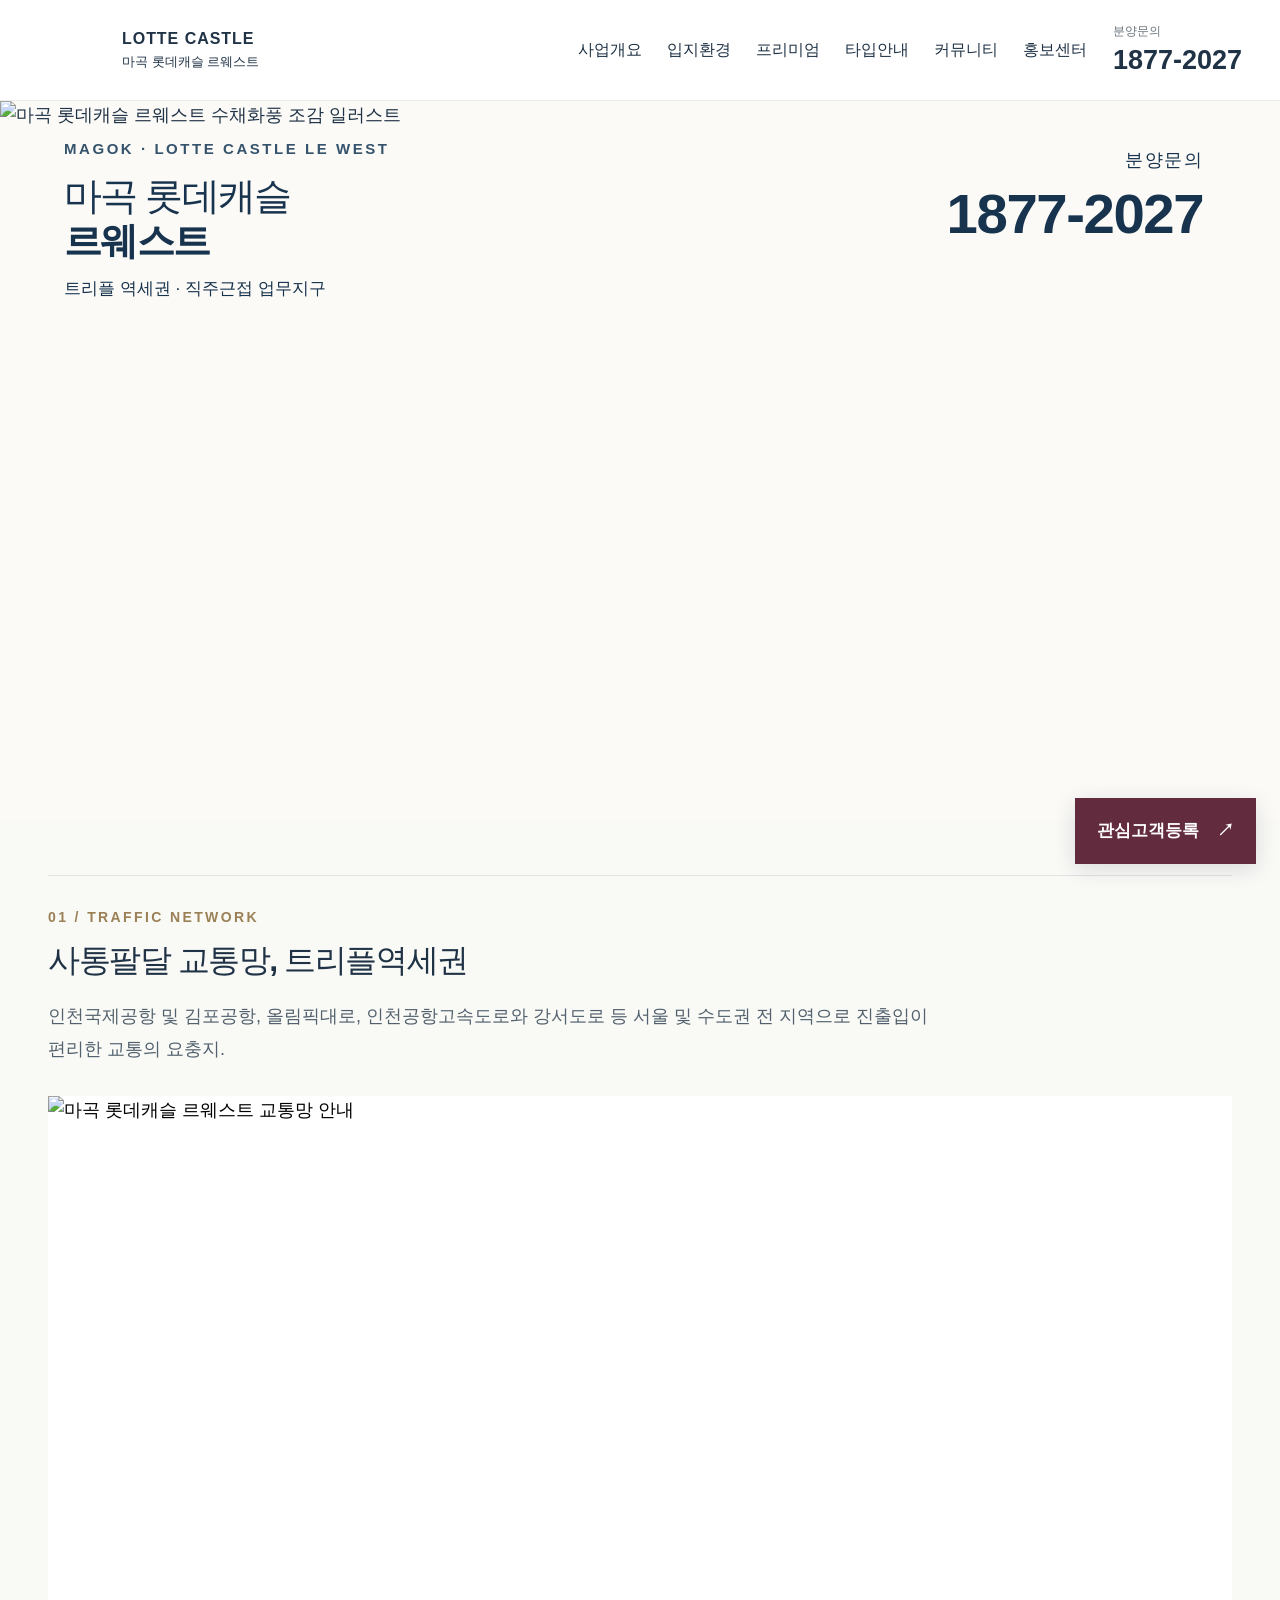
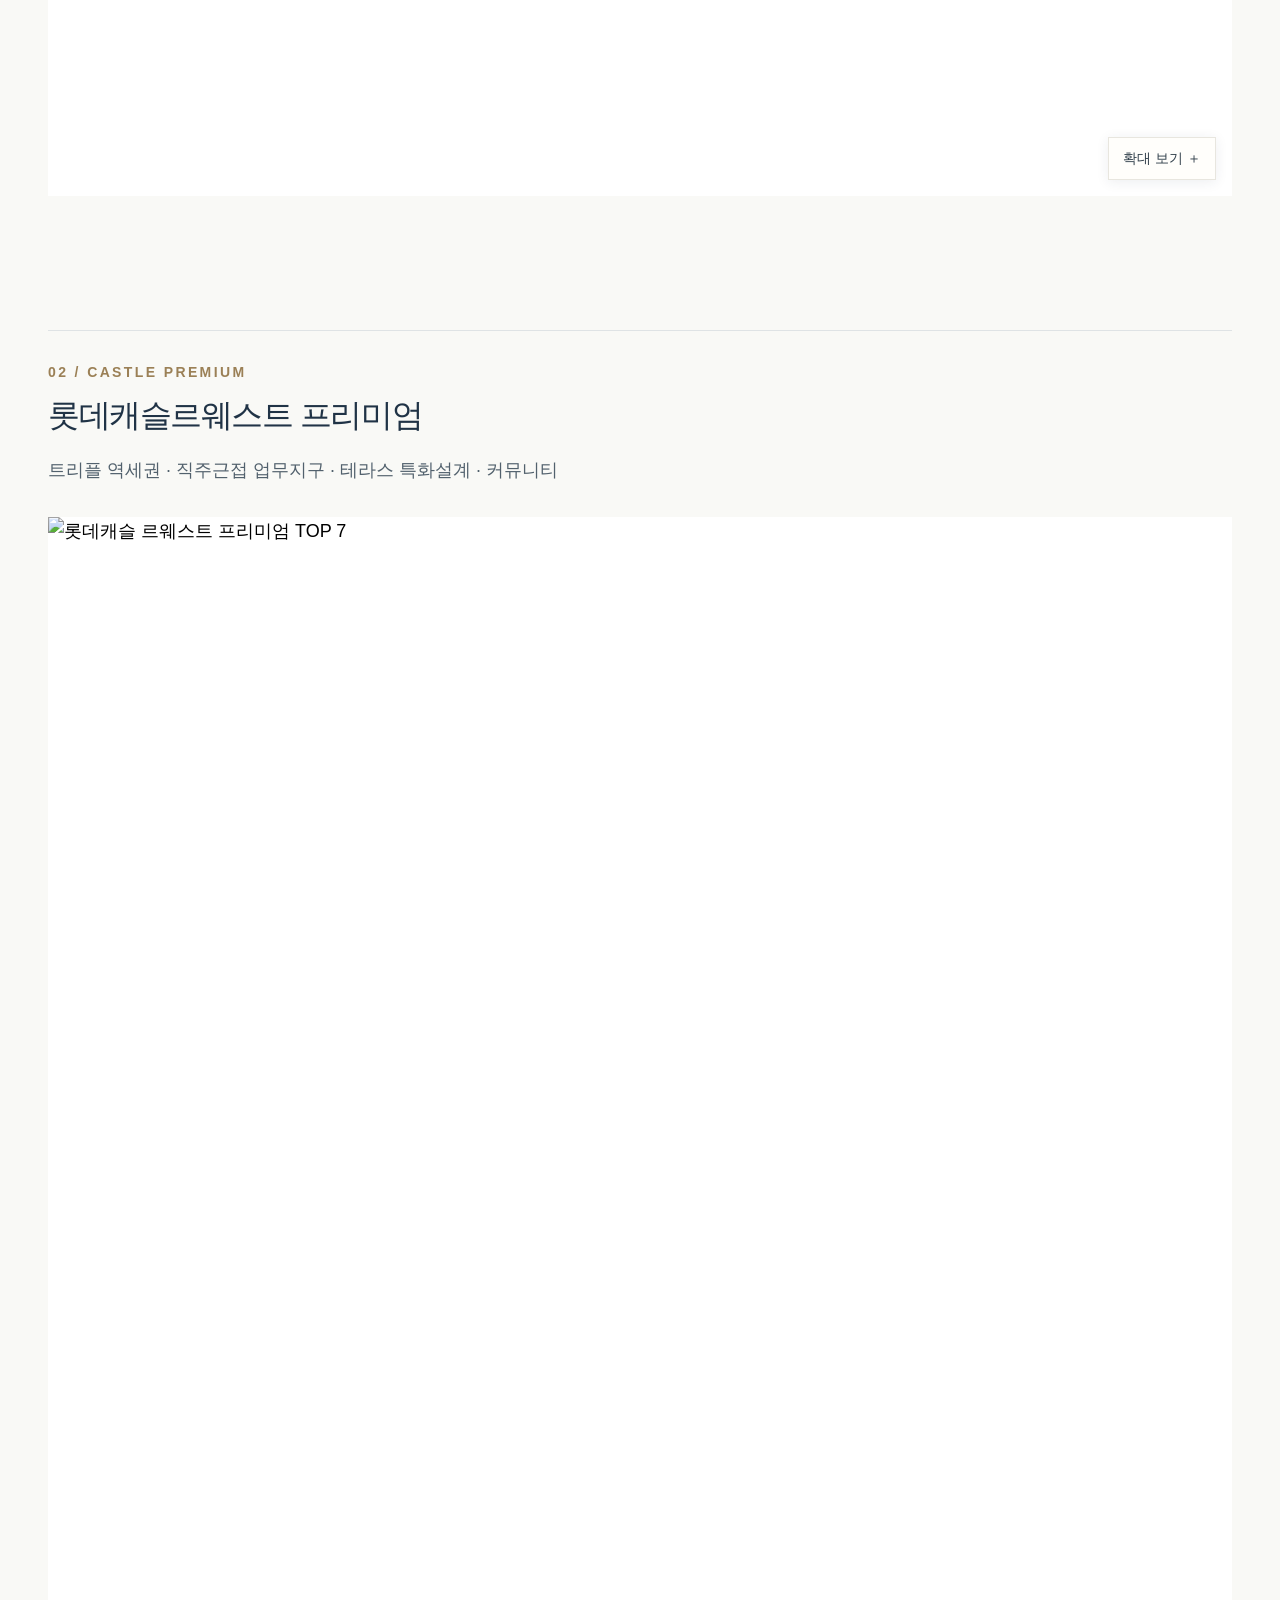
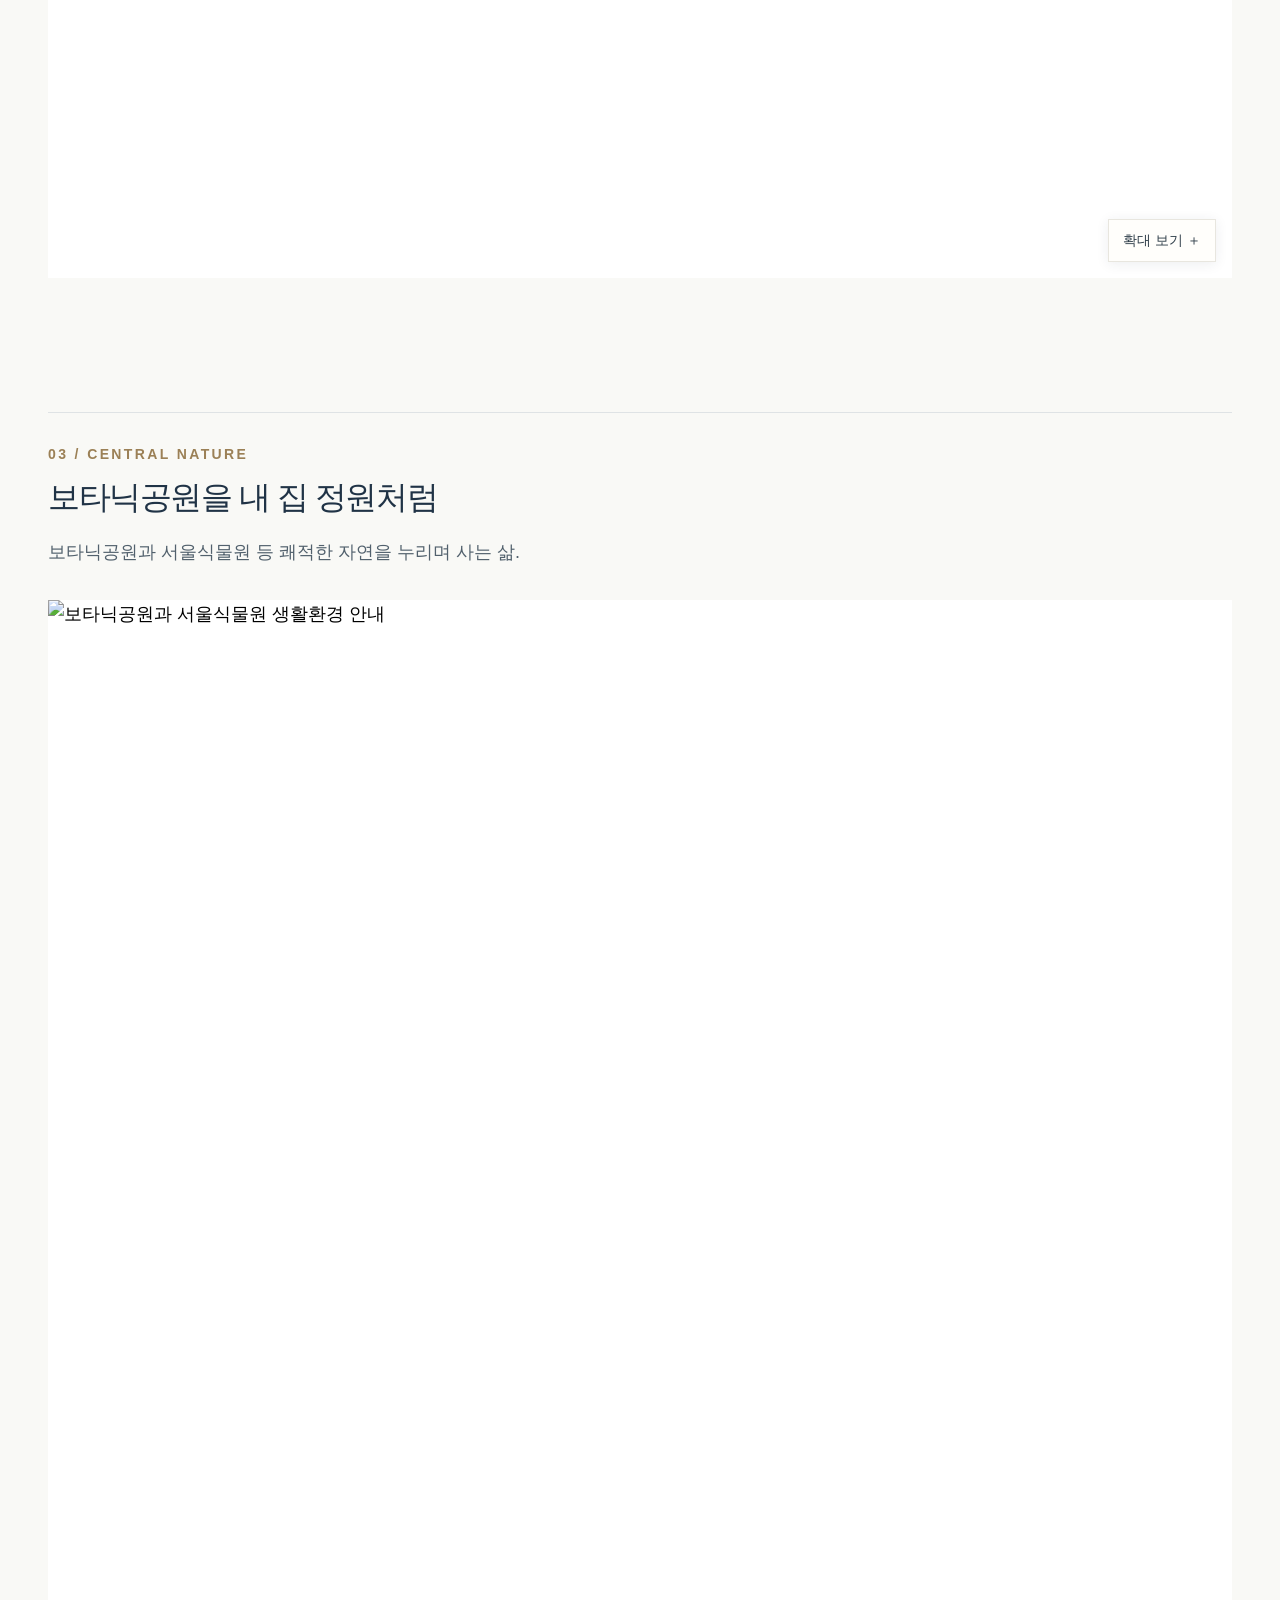
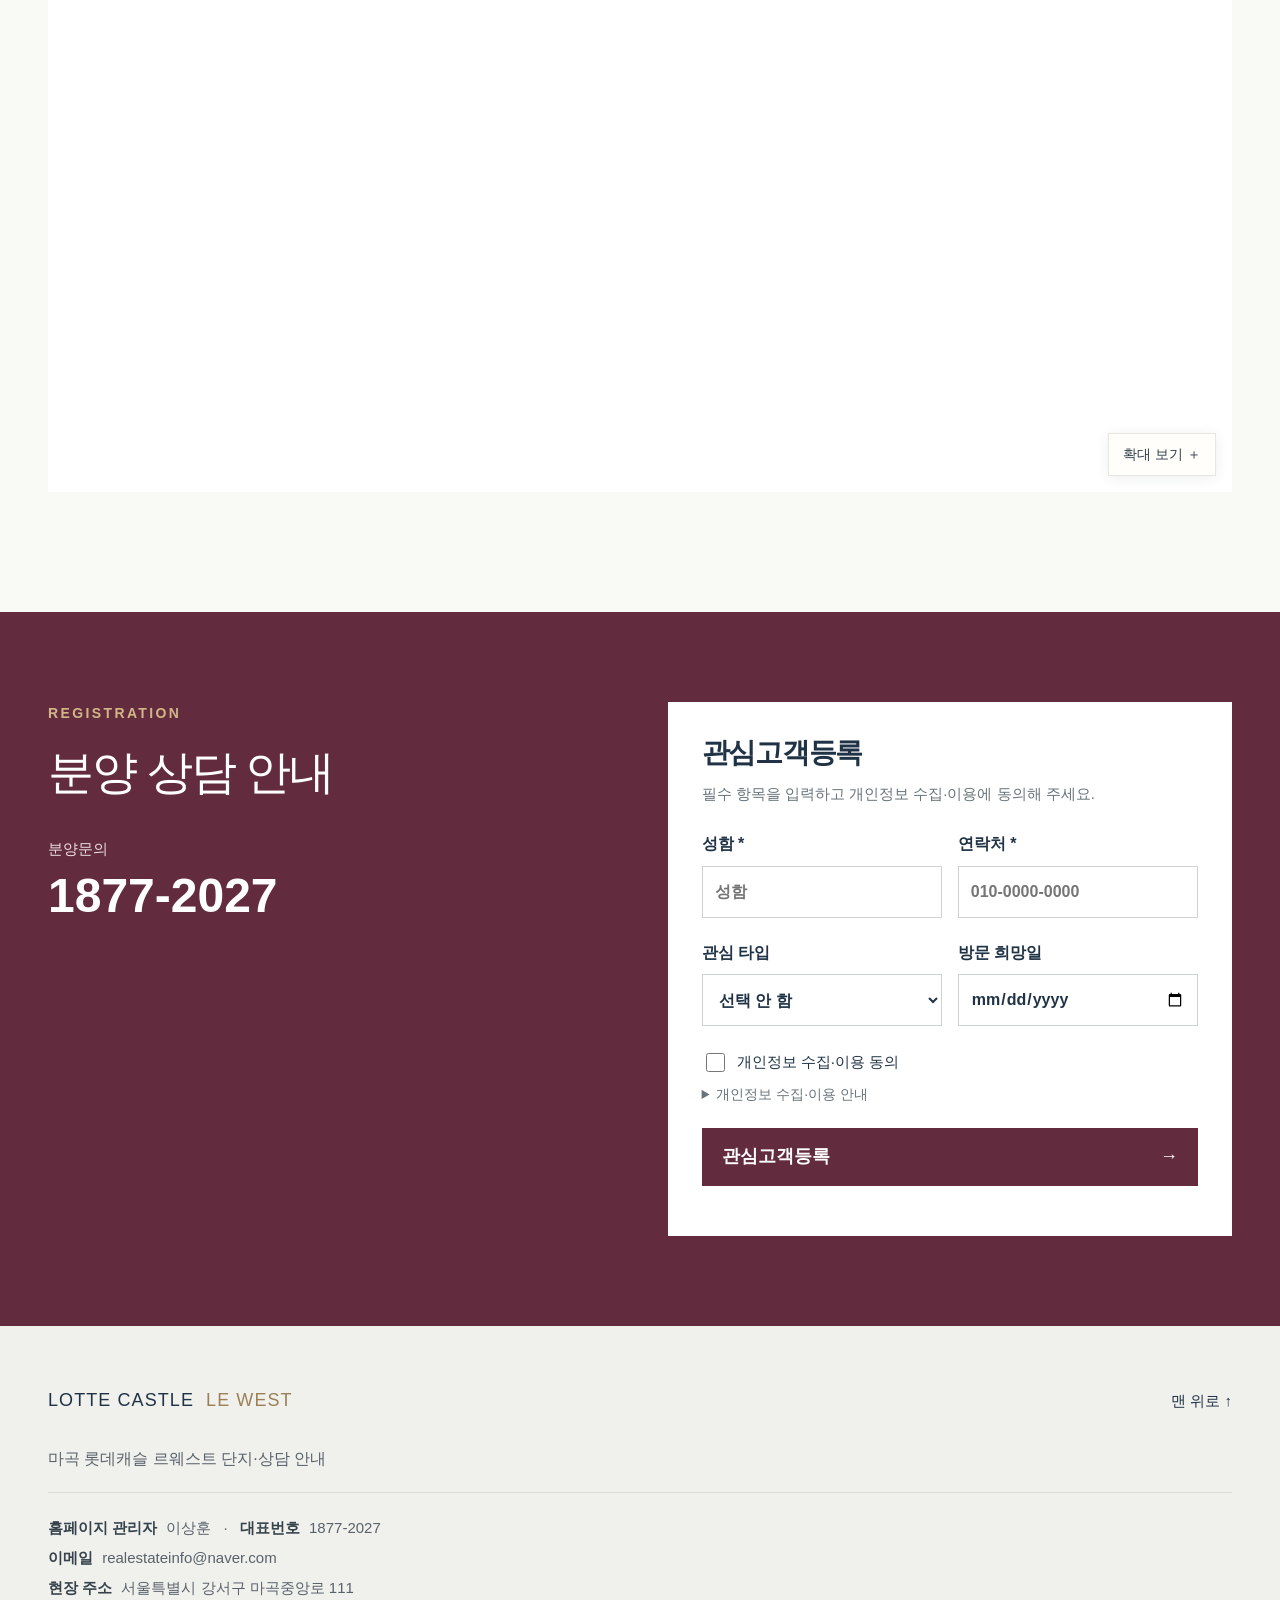
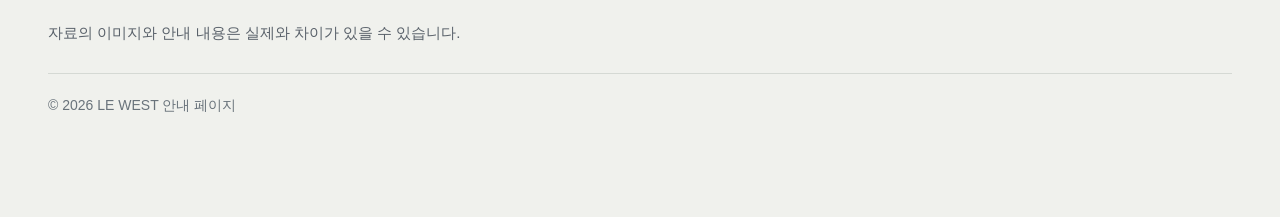
==== index.html @ 50d9c8cb "Add optimized Lewest website pages" ====
<!doctype html>
<html lang="ko"><head><meta charset="utf-8"><meta name="viewport" content="width=device-width,initial-scale=1"><title>마곡 롯데캐슬 르웨스트 | 단지 안내·분양문의</title><meta name="description" content="마곡 롯데캐슬 르웨스트. 마곡역·마곡나루역 트리플 역세권, 전용 45~103㎡ 오피스텔 876실. 사업개요, 타입안내, 커뮤니티, 현장사진 및 분양문의 1877-2027."><link rel="stylesheet" href="v13.css"><!-- BUILD V14: plans.html and its dependencies preserved --><meta property="og:type" content="website"><meta property="og:locale" content="ko_KR"><meta property="og:site_name" content="마곡 롯데캐슬 르웨스트"><meta property="og:title" content="마곡 롯데캐슬 르웨스트 | 단지 안내·분양문의"><meta property="og:description" content="마곡 롯데캐슬 르웨스트. 마곡역·마곡나루역 트리플 역세권, 전용 45~103㎡ 오피스텔 876실. 사업개요, 타입안내, 커뮤니티, 현장사진 및 분양문의 1877-2027."></head>
<body id="top"><a class="skip" href="#main">본문 바로가기</a>
<header class="site-header"><div class="header-inner">
<a class="brand" href="index.html" aria-label="르웨스트 홈"><span class="castle-eagle"><img src="assets/lotte-castle-logo.webp" alt="롯데캐슬 독수리 로고" width="978" height="877"></span><span>LOTTE CASTLE<small>마곡 롯데캐슬 르웨스트</small></span></a>
<nav id="site-nav" aria-label="주요 메뉴"><a href="overview.html">사업개요</a><a href="location.html">입지환경</a><a href="premium.html">프리미엄</a><a href="plans.html">타입안내</a><a href="community.html">커뮤니티</a><a href="media.html">홍보센터</a></nav>
<a class="header-phone" href="tel:18772027" data-placement="header"><small>분양문의</small>1877-2027</a>

<button class="menu-toggle" type="button" aria-expanded="false" aria-controls="site-nav">메뉴 <span aria-hidden="true">☰</span></button>
</div></header><main id="main"><section class="hero" aria-labelledby="hero-title"><img class="hero-image" src="assets/hero-watercolor.webp" alt="마곡 롯데캐슬 르웨스트 수채화풍 조감 일러스트" fetchpriority="high" width="1672" height="941"><div class="hero-copy"><span class="eyebrow">MAGOK · LOTTE CASTLE LE WEST</span><h1 id="hero-title">마곡 롯데캐슬<br><strong>르웨스트</strong></h1><p>트리플 역세권 · 직주근접 업무지구</p></div><a class="hero-phone" href="tel:18772027" data-placement="hero"><span>분양문의</span><strong>1877-2027</strong></a></section><section class="document-section shell "><div class="section-heading"><span class="eyebrow">01 / TRAFFIC NETWORK</span><h2>사통팔달 교통망, 트리플역세권</h2><p class="section-description">인천국제공항 및 김포공항, 올림픽대로, 인천공항고속도로와 강서도로 등 서울 및 수도권 전 지역으로 진출입이 편리한 교통의 요충지.</p></div><figure class="document-figure"><button type="button" class="image-open" data-image="assets/location-transport.webp" data-caption="마곡 롯데캐슬 르웨스트 교통망 안내" aria-label="마곡 롯데캐슬 르웨스트 교통망 안내 확대"><img src="assets/location-transport.webp" alt="마곡 롯데캐슬 르웨스트 교통망 안내" loading="lazy" width="1160" height="685"><span class="zoom-label" aria-hidden="true">확대 보기 ＋</span></button></figure></section><section class="document-section shell "><div class="section-heading"><span class="eyebrow">02 / CASTLE PREMIUM</span><h2>롯데캐슬르웨스트 프리미엄</h2><p class="section-description">트리플 역세권 · 직주근접 업무지구 · 테라스 특화설계 · 커뮤니티</p></div><figure class="document-figure"><button type="button" class="image-open" data-image="assets/premium-top7.webp" data-caption="롯데캐슬 르웨스트 프리미엄 TOP 7" aria-label="롯데캐슬 르웨스트 프리미엄 TOP 7 확대"><img src="assets/premium-top7.webp" alt="롯데캐슬 르웨스트 프리미엄 TOP 7" loading="lazy" width="1160" height="1333"><span class="zoom-label" aria-hidden="true">확대 보기 ＋</span></button></figure></section><section class="document-section shell "><div class="section-heading"><span class="eyebrow">03 / CENTRAL NATURE</span><h2>보타닉공원을 내 집 정원처럼</h2><p class="section-description">보타닉공원과 서울식물원 등 쾌적한 자연을 누리며 사는 삶.</p></div><figure class="document-figure"><button type="button" class="image-open" data-image="assets/location-nature.jpg" data-caption="보타닉공원과 서울식물원 생활환경 안내" aria-label="보타닉공원과 서울식물원 생활환경 안내 확대"><img src="assets/location-nature.jpg" alt="보타닉공원과 서울식물원 생활환경 안내" loading="lazy" width="1160" height="1462"><span class="zoom-label" aria-hidden="true">확대 보기 ＋</span></button></figure></section><section class="contact-band" id="consultation"><div class="shell contact-layout"><div class="contact-intro"><span class="eyebrow">REGISTRATION</span><h2>분양 상담 안내</h2><a class="contact-phone" href="tel:18772027" data-placement="contact"><small>분양문의</small>1877-2027</a></div>
<form id="lead-form" novalidate><h3>관심고객등록</h3><p class="form-help">현재 온라인 접수 준비 중입니다. 전화로 문의해 주세요.</p><div hidden aria-hidden="true"><label>Website<input name="website" tabindex="-1" autocomplete="off"></label></div><div class="form-grid"><label>성함 <span aria-hidden="true">*</span><input name="name" required autocomplete="name" placeholder="성함"></label><label>연락처 <span aria-hidden="true">*</span><input name="phone" type="tel" required autocomplete="tel" placeholder="010-0000-0000"></label><label>관심 타입<select name="interest_type"><option value="">선택 안 함</option><option>46A 타입</option><option>69 타입</option><option>82B 타입</option><option>83A 타입</option><option>기타 타입 상담</option></select></label><label>방문 희망일<input name="visit_date" type="date"></label></div><label class="privacy-check"><input type="checkbox" name="privacy_agree" required><span>개인정보 수집·이용 동의</span></label><details><summary>개인정보 수집·이용 안내</summary><p>수집·이용 목적: 분양 상담 및 방문 예약 안내<br>필수 항목: 성함, 연락처 / 선택 항목: 관심 타입, 방문 희망일<br>보유·이용 기간: 동의일로부터 1년<br>동의를 거부할 수 있으며, 동의하지 않으면 관심고객등록이 제한됩니다.<br>개인정보 문의 및 삭제 요청: 이상훈 · 1877-2027 · realestateinfo@naver.com</p></details><button class="form-submit" type="submit">관심고객등록 <span>→</span></button><p id="form-status" role="status"></p></form></div></section></main><footer class="site-footer"><div class="shell"><div class="footer-top"><a class="footer-brand" href="index.html">LOTTE CASTLE <b>LE WEST</b></a><a href="#top">맨 위로 ↑</a></div><p>마곡 롯데캐슬 르웨스트 단지·상담 안내</p><div class="operator-info"><p><b>홈페이지 관리자</b> 이상훈 <span>·</span> <b>대표번호</b> <a href="tel:18772027">1877-2027</a></p><p><b>이메일</b> <a href="mailto:realestateinfo@naver.com">realestateinfo@naver.com</a></p><p><b>현장 주소</b> 서울특별시 강서구 마곡중앙로 111</p></div><p class="note">자료의 이미지와 안내 내용은 실제와 차이가 있을 수 있습니다.</p><div class="footer-bottom">© 2026 LE WEST 안내 페이지</div></div></footer>
<div class="fixed-contact"><a class="mobile-call" href="tel:18772027" data-placement="fixed">전화상담</a><a class="registration-link" href="index.html#consultation">관심고객등록 <span aria-hidden="true">↗</span></a></div>
<dialog class="lightbox" aria-labelledby="lightbox-caption"><div class="lightbox-toolbar"><p id="lightbox-caption"></p><button type="button" class="lightbox-zoom" aria-pressed="false">원본 크기</button><button type="button" class="lightbox-close" aria-label="이미지 확대 닫기">×</button></div><div class="lightbox-view"><img alt=""></div></dialog><script src="registration-config.js"></script><script src="v13.js"></script><script src="registration.js"></script></body></html>
---- v13.css ----
@font-face{font-family:'Pretendard Variable';font-style:normal;font-weight:100 900;font-display:swap;src:url('assets/fonts/PretendardVariable.woff2') format('woff2')}
:root{--wine:#632c3e;--ink:#203346;--muted:#69737b;--line:#dfe3e5;--gold:#9b8056;--paper:#f9f9f6;--header:100px}*{box-sizing:border-box}html{scroll-behavior:smooth;scroll-padding-top:125px}body{margin:0;background:var(--paper);font-family:'Pretendard Variable',Pretendard,'Malgun Gothic',sans-serif;font-size:18px;line-height:1.65;color:var(--ink)}a{color:inherit;text-decoration:none}button,input,select{font:inherit}button,a,input,select,summary{-webkit-tap-highlight-color:transparent}button{cursor:pointer}a:focus-visible,button:focus-visible,input:focus-visible,select:focus-visible,summary:focus-visible{outline:3px solid #9c804f;outline-offset:5px}img{display:block;max-width:100%}h1,h2,h3,p,figure{margin:0}h1,h2,h3{line-height:1.2;letter-spacing:-.045em;word-break:keep-all}h1{font-size:clamp(40px,4.4vw,68px);font-weight:550}h2{font-size:clamp(30px,3.1vw,46px);font-weight:550}.shell{width:calc(100% - 96px);max-width:1200px;margin-inline:auto}.eyebrow{display:block;font-size:14px;font-weight:650;letter-spacing:.17em;color:var(--gold);margin-bottom:20px}.skip{position:fixed;top:-100px;left:20px;background:white;padding:12px;z-index:100}.skip:focus{top:10px}.site-header{position:sticky;top:0;z-index:30;background:#fff;border-bottom:1px solid #eceeed}.header-inner{height:var(--header);max-width:1760px;padding:0 38px;margin:auto;display:flex;align-items:center;gap:26px}.brand{display:flex;align-items:center;gap:12px;flex-shrink:0;font-size:16px;letter-spacing:.06em;font-weight:650;line-height:1.3}.brand-mark{color:var(--wine);border:1px solid #aa9269;font-size:34px;width:42px;text-align:center;font-weight:450}.brand small{display:block;font-size:13px;letter-spacing:0;margin-top:5px;font-weight:500}.site-header nav{display:flex;align-items:center;gap:25px;margin-left:auto}.site-header nav a{font-size:16px;white-space:nowrap;padding:12px 0;position:relative}.site-header nav a[aria-current=page]:after{content:'';height:2px;position:absolute;bottom:5px;left:0;right:0;background:var(--wine)}.site-header nav a:hover{color:var(--wine)}.header-phone{font-size:21px;font-weight:700;line-height:1.2;white-space:nowrap}.header-phone small{display:block;font-size:12px;font-weight:500;margin-bottom:5px;color:var(--muted)}.header-cta{padding:12px 22px;background:var(--wine);color:#fff;font-size:16px;white-space:nowrap}.menu-toggle{display:none}.hero{position:relative;min-height:620px;height:calc(100svh - var(--header));max-height:980px;overflow:hidden;background:#c7e3f5}.hero-image{width:100%;height:100%;object-fit:cover;object-position:center 63%}.hero-copy{position:absolute;top:7%;left:max(5%,calc((100vw - 1440px)/2));max-width:640px;color:#17334d}.hero-copy .eyebrow{color:#35536c;font-size:15px}.hero-copy h1{font-size:clamp(34px,3.45vw,58px);line-height:1.17;font-weight:500}.hero-copy h1 strong{font-weight:650}.hero-copy p{font-size:clamp(18px,1.5vw,23px);margin-top:22px;line-height:1.5;font-weight:500}.mobile-break{display:none}.station-signs{position:absolute;right:6%;bottom:6%;display:flex;gap:14px;align-items:flex-end;perspective:700px}.station-sign{--rail:#b59d52;position:relative;width:75px;height:184px;background:linear-gradient(90deg,#273138,#3e4b51 75%,#202c32);border-top:6px solid var(--rail);box-shadow:7px 7px 0 #18283144;transform:rotateY(-9deg);display:flex;align-items:center;flex-direction:column;color:#fff;padding:12px 6px 0;border-radius:2px 2px 0 0}.station-sign:after{content:'';position:absolute;bottom:-9px;width:87px;height:9px;background:#6b7273;transform:skewX(-18deg)}.station-sign .line-symbol{display:grid;place-items:center;background:var(--rail);border:2px solid #ffffffdd;border-radius:50%;width:36px;height:36px;font-size:23px;font-weight:700;line-height:1}.station-sign strong{writing-mode:vertical-rl;letter-spacing:.07em;font-size:21px;line-height:1.1;margin:10px 0 8px;white-space:nowrap}.station-sign small{font-size:9px;line-height:1.2;white-space:nowrap}.station-sign b{font-size:11px;color:#fff;font-weight:600}.station-sign.airport{--rail:#4996b4;height:194px}.station-sign.line5{--rail:#9568bd;height:174px}.home-intro{padding:110px 0 40px}.home-intro h2{font-size:clamp(36px,3.6vw,54px)}.document-section{padding-top:54px;padding-bottom:80px}.section-heading{border-top:1px solid var(--line);padding-top:30px;margin-bottom:30px}.section-heading .eyebrow{margin-bottom:12px}.section-heading h2{font-size:clamp(27px,2.5vw,38px)}.document-figure{width:100%}.image-open{display:block;width:100%;position:relative;background:#fff;border:0;padding:0;text-align:left;cursor:zoom-in}.image-open img{width:100%;height:auto;object-fit:contain}.zoom-label{position:absolute;right:16px;bottom:16px;background:#fffefb;box-shadow:0 2px 12px #20334615;padding:9px 14px;font-size:14px;color:#283743;border:1px solid #e7e5de;opacity:.95}.document-figure figcaption{font-size:15px;color:var(--muted);margin-top:16px}.page-heading{padding-top:78px;padding-bottom:20px}.page-heading p{margin-top:24px;color:var(--muted);font-size:19px}.source-note{font-size:15px;color:var(--muted);padding-bottom:80px}.project-info{padding:30px 0 110px}.project-info dl{margin-top:32px;border-top:1px solid var(--ink)}.project-info dl div{display:grid;grid-template-columns:180px 1fr;gap:28px;border-bottom:1px solid var(--line);padding:22px 0}.project-info dt{color:var(--muted)}.project-info dd{margin:0}.media-pending{margin-top:55px;padding:65px;background:#edf0ed;text-align:center}.media-pending p{margin-top:20px;color:var(--muted)}.media-secondary{padding-top:85px;padding-bottom:75px}.media-secondary h2{margin-bottom:28px}.media-secondary figure{max-width:1000px;margin:auto}.media-status-grid{display:grid;grid-template-columns:1fr 1fr;gap:60px;padding-bottom:110px}.media-status-grid>div{border-top:1px solid var(--line);padding-top:28px}.media-status-grid h2{font-size:30px}.media-status-grid p{margin-top:16px;color:var(--muted)}.contact-band{background:var(--wine);color:white;margin-top:40px;scroll-margin-top:24px}.contact-layout{display:grid;grid-template-columns:1fr 1.1fr;gap:9%;padding-block:90px}.contact-intro .eyebrow{color:#d1b687}.contact-intro h2{font-size:46px}.contact-intro p{color:#eadfe2;font-size:18px;margin-top:26px}.contact-phone{display:block;font-size:37px;font-weight:650;line-height:1.25;margin-top:40px}.contact-phone small{display:block;font-size:15px;font-weight:450;margin-bottom:7px;color:#eadfe2}#lead-form{background:#fff;color:var(--ink);padding:34px}#lead-form h3{font-size:28px}.form-help{font-size:15px;color:var(--muted);margin:12px 0 25px}.form-grid{display:grid;grid-template-columns:1fr 1fr;gap:22px 16px}.form-grid label{font-size:16px;font-weight:600}.form-grid input,.form-grid select{display:block;width:100%;min-width:0;min-height:52px;background:#fff;border:1px solid #cdd2d5;color:var(--ink);padding:10px 12px;margin-top:8px;font-size:16px}.privacy-check{display:flex;align-items:center;gap:9px;margin-top:24px;font-size:15px}.privacy-check input{width:19px;height:19px;accent-color:var(--wine)}details{font-size:14px;color:var(--muted);margin:8px 0 22px}summary{cursor:pointer}details p{margin-top:10px}.form-submit{width:100%;display:flex;justify-content:space-between;background:var(--wine);color:white;border:0;min-height:58px;align-items:center;padding:12px 20px;font-size:18px;font-weight:600}#form-status{font-size:16px;margin-top:16px}.site-footer{background:#f0f1ed;padding:60px 0 100px}.footer-top{display:flex;justify-content:space-between;gap:20px;align-items:center;margin-bottom:30px;font-size:15px}.footer-brand{font-size:18px;letter-spacing:.06em}.footer-brand b{font-weight:400;color:var(--gold);margin-left:6px}.site-footer p{font-size:16px;color:#59616a;margin:5px 0}.site-footer .note{font-size:15px;margin-top:20px}.footer-bottom{border-top:1px solid #d5d9d4;margin-top:28px;padding-top:20px;font-size:14px;color:var(--muted)}.fixed-contact{position:fixed;bottom:24px;right:26px;z-index:25;box-shadow:0 5px 22px #18283122}.fixed-contact>a{display:flex;gap:32px;justify-content:space-between;padding:17px 25px;background:var(--wine);color:white;font-size:17px;min-width:150px}.fixed-contact .mobile-call{display:none}.lightbox{padding:0;border:0;width:96vw;max-width:1700px;height:94svh;max-height:94svh;background:#172028;color:#fff;overflow:hidden}.lightbox::backdrop{background:#08131ddd}.lightbox-toolbar{height:66px;display:flex;align-items:center;gap:16px;padding:10px 20px;background:#172028}.lightbox-toolbar p{font-size:16px;margin-right:auto}.lightbox-toolbar button{color:white;background:transparent;border:1px solid #7b858d;padding:8px 12px;font-size:15px;white-space:nowrap}.lightbox-toolbar .lightbox-close{font-size:30px;border:0;width:44px;height:44px;line-height:1;padding:0}.lightbox-view{height:calc(100% - 66px);overflow:auto;display:flex;align-items:flex-start;justify-content:center;padding:10px 18px 24px}.lightbox-view img{object-fit:contain;width:auto;max-width:100%;max-height:100%;margin:auto}.lightbox.is-zoomed .lightbox-view{display:block}.lightbox.is-zoomed .lightbox-view img{max-width:none;max-height:none;margin:0 auto}.lightbox.is-zoomed .lightbox-view{cursor:zoom-out}body.modal-open{overflow:hidden}
@media(min-width:1800px){.hero-image{object-position:center 58%}}
@media(max-width:1250px){.header-inner{padding-inline:25px;gap:20px}.header-phone{display:none}.site-header nav{gap:22px}.hero-copy{max-width:500px}.hero-copy h1{font-size:44px}}
@media(max-width:960px){:root{--header:84px}.header-inner{height:84px;gap:16px}.site-header nav{display:none;position:absolute;top:84px;left:0;right:0;background:#fff;padding:18px 28px 25px;box-shadow:0 12px 20px #17202810;grid-template-columns:1fr 1fr;gap:10px 25px}.site-header nav.is-open{display:grid}.site-header nav a{font-size:17px}.header-cta{margin-left:auto}.menu-toggle{display:flex;gap:10px;border:0;background:transparent;padding:12px 0;font-size:16px}.shell{width:calc(100% - 56px)}.hero{min-height:560px;max-height:800px}.hero-copy{left:5%;top:8%}.hero-copy h1{font-size:42px}.hero-copy .eyebrow{font-size:13px}.hero-image{object-position:51% center}.station-signs{right:5%;bottom:7%;transform:scale(.85);transform-origin:bottom right}.contact-layout{gap:35px;grid-template-columns:1fr}.contact-intro h2 br{display:none}.contact-intro p br{display:none}.contact-phone{margin-top:22px}.contact-layout{padding-block:60px}#lead-form{max-width:700px}.home-intro{padding-top:70px}}
@media(max-width:600px){:root{--header:76px}body{font-size:17px}.header-inner{height:76px;padding:0 18px;gap:12px}.brand{font-size:12px;gap:8px}.brand-mark{width:31px;font-size:25px}.brand small{font-size:10px}.header-cta{font-size:14px;padding:10px 13px}.menu-toggle{font-size:0;gap:0}.menu-toggle span{font-size:22px}.site-header nav{top:76px}.shell{width:calc(100% - 36px)}.hero{height:calc(100svh - 76px);min-height:560px;max-height:760px}.hero-image{object-position:48% center}.hero-copy{left:24px;right:20px;top:35px}.hero-copy h1{font-size:36px;line-height:1.2}.hero-copy .eyebrow{font-size:10px;letter-spacing:.14em;margin-bottom:16px}.hero-copy p{font-size:18px;margin-top:18px}.mobile-break{display:block}.station-signs{right:25px;bottom:40px;transform:scale(.7)}.home-intro{padding:65px 0 15px}.home-intro h2{font-size:34px}.eyebrow{font-size:12px;margin-bottom:16px}.page-heading{padding-top:48px;padding-bottom:10px}.page-heading h1{font-size:38px}.page-heading p{font-size:17px}.document-section{padding-top:35px;padding-bottom:36px}.section-heading{padding-top:24px;margin-bottom:22px}.section-heading h2{font-size:27px}.zoom-label{right:8px;bottom:8px;font-size:12px;padding:6px 10px}.source-note{font-size:14px;padding-bottom:50px}.project-info{padding:20px 0 60px}.project-info dl div{grid-template-columns:85px 1fr;gap:15px;padding:18px 0;font-size:16px}.media-pending{margin-top:35px;padding:50px 20px}.media-pending h2{font-size:28px}.media-secondary{padding-top:55px;padding-bottom:50px}.media-status-grid{grid-template-columns:1fr;gap:35px;padding-bottom:60px}.contact-layout{padding-block:50px}.contact-intro h2{font-size:34px}.contact-intro p{font-size:17px}.contact-phone{font-size:32px}#lead-form{padding:25px 20px}.form-grid{grid-template-columns:1fr;gap:16px}.site-footer{padding:42px 0 100px}.footer-top{align-items:flex-start}.footer-brand{font-size:14px;max-width:200px}.footer-brand b{display:block;margin:4px 0 0}.site-footer p{font-size:15px}.site-footer .note{font-size:14px}.fixed-contact{left:0;right:0;bottom:0;display:grid;grid-template-columns:1fr 1fr;padding-bottom:env(safe-area-inset-bottom);background:var(--wine)}.fixed-contact>a{min-width:0;justify-content:center;padding:14px 15px;gap:20px;font-size:17px}.fixed-contact .mobile-call{display:flex;background:#253847}.lightbox{width:100vw;max-width:100vw;height:100svh;max-height:100svh}.lightbox-toolbar{padding:8px 12px;gap:8px}.lightbox-toolbar p{font-size:13px;line-height:1.4}.lightbox-toolbar button{font-size:12px;padding:8px}.lightbox-view{padding:8px}.lightbox-zoom{flex-shrink:0}}
@media(prefers-reduced-motion:reduce){html{scroll-behavior:auto}}

/* Keep railway signs clear of the fixed contact bar. */
.station-signs{bottom:105px}
@media(max-width:600px){.station-signs{bottom:100px}}

/* V14: authentic source logo and dimensional railway signs. */
.castle-eagle{display:block;position:relative;width:72px;height:47px;overflow:hidden;flex-shrink:0}
.castle-eagle img{position:absolute;width:240px;max-width:none;height:auto;left:-85px;top:-73px}
.operator-info{margin:20px 0;border-top:1px solid #d9ddd7;padding-top:18px}
.operator-info p{font-size:15px;overflow-wrap:anywhere}.operator-info b{font-weight:600;color:#37434c;margin-right:5px}.operator-info span{margin:0 8px}
.operator-info a:hover{text-decoration:underline}
.rail-monuments{position:absolute;right:7%;bottom:110px;display:flex;gap:23px;align-items:flex-end;transform:scale(.85);transform-origin:bottom right}
.rail-tower{--rail:#b59b31;--side:#938027;position:relative;width:99px;height:290px;filter:drop-shadow(9px 10px 5px #14232740)}
.rail-tower.airport{--rail:#4caccb;--side:#367e9b;height:305px}.rail-tower.five{--rail:#a950af;--side:#803c89;height:280px}
.rail-front,.rail-side{position:absolute;top:12px;bottom:12px;background:linear-gradient(90deg,#283132,#394144);color:#fff;display:flex;align-items:center;flex-direction:column;border-top:5px solid #263236}
.rail-front{left:0;width:70px;transform:skewY(4deg);z-index:2;border-left:1px solid #607071}
.rail-side{left:70px;width:28px;top:9px;bottom:15px;transform:skewY(-20deg);background:linear-gradient(90deg,#252d30,#101b1f);filter:brightness(.8)}
.rail-cap{width:100%;height:56px;background:var(--rail);display:flex;align-items:center;justify-content:center;font-size:15px;font-weight:700;border-bottom:6px solid #1b252a;flex-shrink:0;text-shadow:0 1px 2px #0002}
.rail-side .rail-cap{background:var(--side);font-size:10px;letter-spacing:-1px;white-space:nowrap}
.rail-round{width:40px;height:40px;border-radius:50%;background:var(--rail);color:#fff;display:grid;place-items:center;font-size:29px;font-weight:700;margin:14px 0 11px;line-height:1;box-shadow:inset 0 0 0 3px #ffffff22;flex-shrink:0}
.rail-round svg{width:28px;height:28px}.rail-side .rail-round{width:23px;height:38px;font-size:23px}.rail-side .rail-round svg{width:21px;height:26px}
.rail-front strong,.rail-side strong{writing-mode:vertical-rl;text-orientation:upright;letter-spacing:.025em;font-size:27px;line-height:1;font-weight:700;white-space:nowrap}
.rail-side strong{font-size:21px}.rail-front small,.rail-side small{font-size:8px;margin-top:auto;margin-bottom:9px;color:#d5dedf;white-space:nowrap}.rail-side small{font-size:5px}
.rail-base{position:absolute;left:-6px;bottom:0;width:110px;height:16px;border-radius:50%;background:linear-gradient(#5e6765,#1a272b);border-bottom:4px solid #394443;z-index:3}
@media(max-width:1250px){.brand{gap:8px}.castle-eagle{width:64px}.rail-monuments{transform:scale(.75)}}
@media(max-width:600px){.castle-eagle{width:43px;height:29px}.castle-eagle img{width:150px;left:-53px;top:-46px}.brand{gap:6px}.brand small{font-size:9px}.rail-monuments{right:30px;bottom:105px;transform:scale(.52);gap:20px}.operator-info p{font-size:14px}.operator-info span{margin:0 3px}}
.rail-front strong{font-size:23px;flex-shrink:0}.rail-front small,.rail-side small{flex-shrink:0}

/* Contact hierarchy: prominent hero number, no repeated inquiry buttons. */
.hero-phone{position:absolute;top:9%;right:7%;color:#17334d;line-height:1.1;text-align:right}
.hero-phone span{display:block;font-size:18px;font-weight:550;letter-spacing:.08em;margin-bottom:12px}
.hero-phone strong{display:block;font-size:clamp(48px,4.6vw,82px);font-weight:750;letter-spacing:-.025em}
.header-phone{font-size:27px}.fixed-contact{display:none}.contact-phone{font-size:48px}
@media(max-width:960px){.menu-toggle{margin-left:auto}.hero-phone{top:270px;left:5%;right:auto;text-align:left}.hero-phone strong{font-size:52px}.hero-phone span{font-size:15px;margin-bottom:8px}}
@media(max-width:600px){.hero-copy h1{font-size:32px}.hero-copy p{font-size:17px;margin-top:14px}.hero-phone{top:260px;left:24px}.hero-phone strong{font-size:46px}.hero-phone span{font-size:14px}.fixed-contact{display:block;box-shadow:0 -2px 12px #18283115;background:#253847}.fixed-contact .mobile-call{display:flex;font-size:19px;font-weight:650;padding:14px}.contact-phone{font-size:40px}}
@media(max-width:600px){.hero-phone{top:210px}.hero-phone strong{text-shadow:0 1px 8px #d8edfa90}}

/* Approved watercolor hero: display the entire illustration without cropping. */
.hero{height:auto;min-height:0;max-height:none;aspect-ratio:1672/941;background:#fbfaf7}
.hero-image{object-fit:contain;object-position:center;width:100%;height:100%}
.hero-copy{top:5%;left:5%}.hero-copy h1{font-size:clamp(30px,3vw,54px)}
.hero-copy .eyebrow{margin-bottom:12px}.hero-copy p{margin-top:12px;font-size:clamp(16px,1.35vw,22px)}
.hero-phone{top:7%;right:6%;left:auto;text-align:right}
.hero-phone strong{font-size:clamp(42px,4.4vw,80px)}
@media(max-width:960px) and (min-width:601px){.hero-copy h1{font-size:30px}.hero-copy .eyebrow{font-size:10px}.hero-copy p{font-size:15px;margin-top:8px}.hero-phone span{font-size:13px}.hero-phone strong{font-size:40px}}
@media(max-width:600px){.hero{aspect-ratio:auto;padding-top:305px}.hero-image{height:auto;position:relative}.hero-copy{top:28px;left:24px;right:20px}.hero-copy h1{font-size:32px}.hero-copy .eyebrow{font-size:10px}.hero-copy p{font-size:17px;margin-top:12px}.hero-copy .mobile-break{display:none}.hero-phone{top:220px;left:24px;right:auto;text-align:left}.hero-phone span{font-size:13px;margin-bottom:5px}.hero-phone strong{font-size:44px;text-shadow:none}}

.section-description{max-width:900px;margin-top:20px;color:#52616d;font-size:18px;line-height:1.85;word-break:keep-all;overflow-wrap:break-word}@media(max-width:600px){.section-description{font-size:16px;line-height:1.8;margin-top:16px}}

/* Always accessible registration entry, without a header duplicate. */
.fixed-contact{display:block;left:auto;right:24px;top:auto;bottom:36px;transform:none;background:transparent;padding:0}
.fixed-contact .mobile-call{display:none}.fixed-contact .registration-link{display:flex;min-width:166px;padding:19px 22px;gap:18px;font-weight:650}
@media(max-width:600px){.fixed-contact{display:grid;grid-template-columns:1fr 1fr;left:0;right:0;top:auto;bottom:0;transform:none;padding-bottom:env(safe-area-inset-bottom);background:#632c3e}.fixed-contact .mobile-call,.fixed-contact .registration-link{display:flex;min-width:0;justify-content:center;padding:15px 10px;font-size:16px;gap:12px}.hero-copy p{font-size:15px}}


.type-caption{padding:14px 0 0;font-size:16px;color:var(--ink);line-height:1.6}
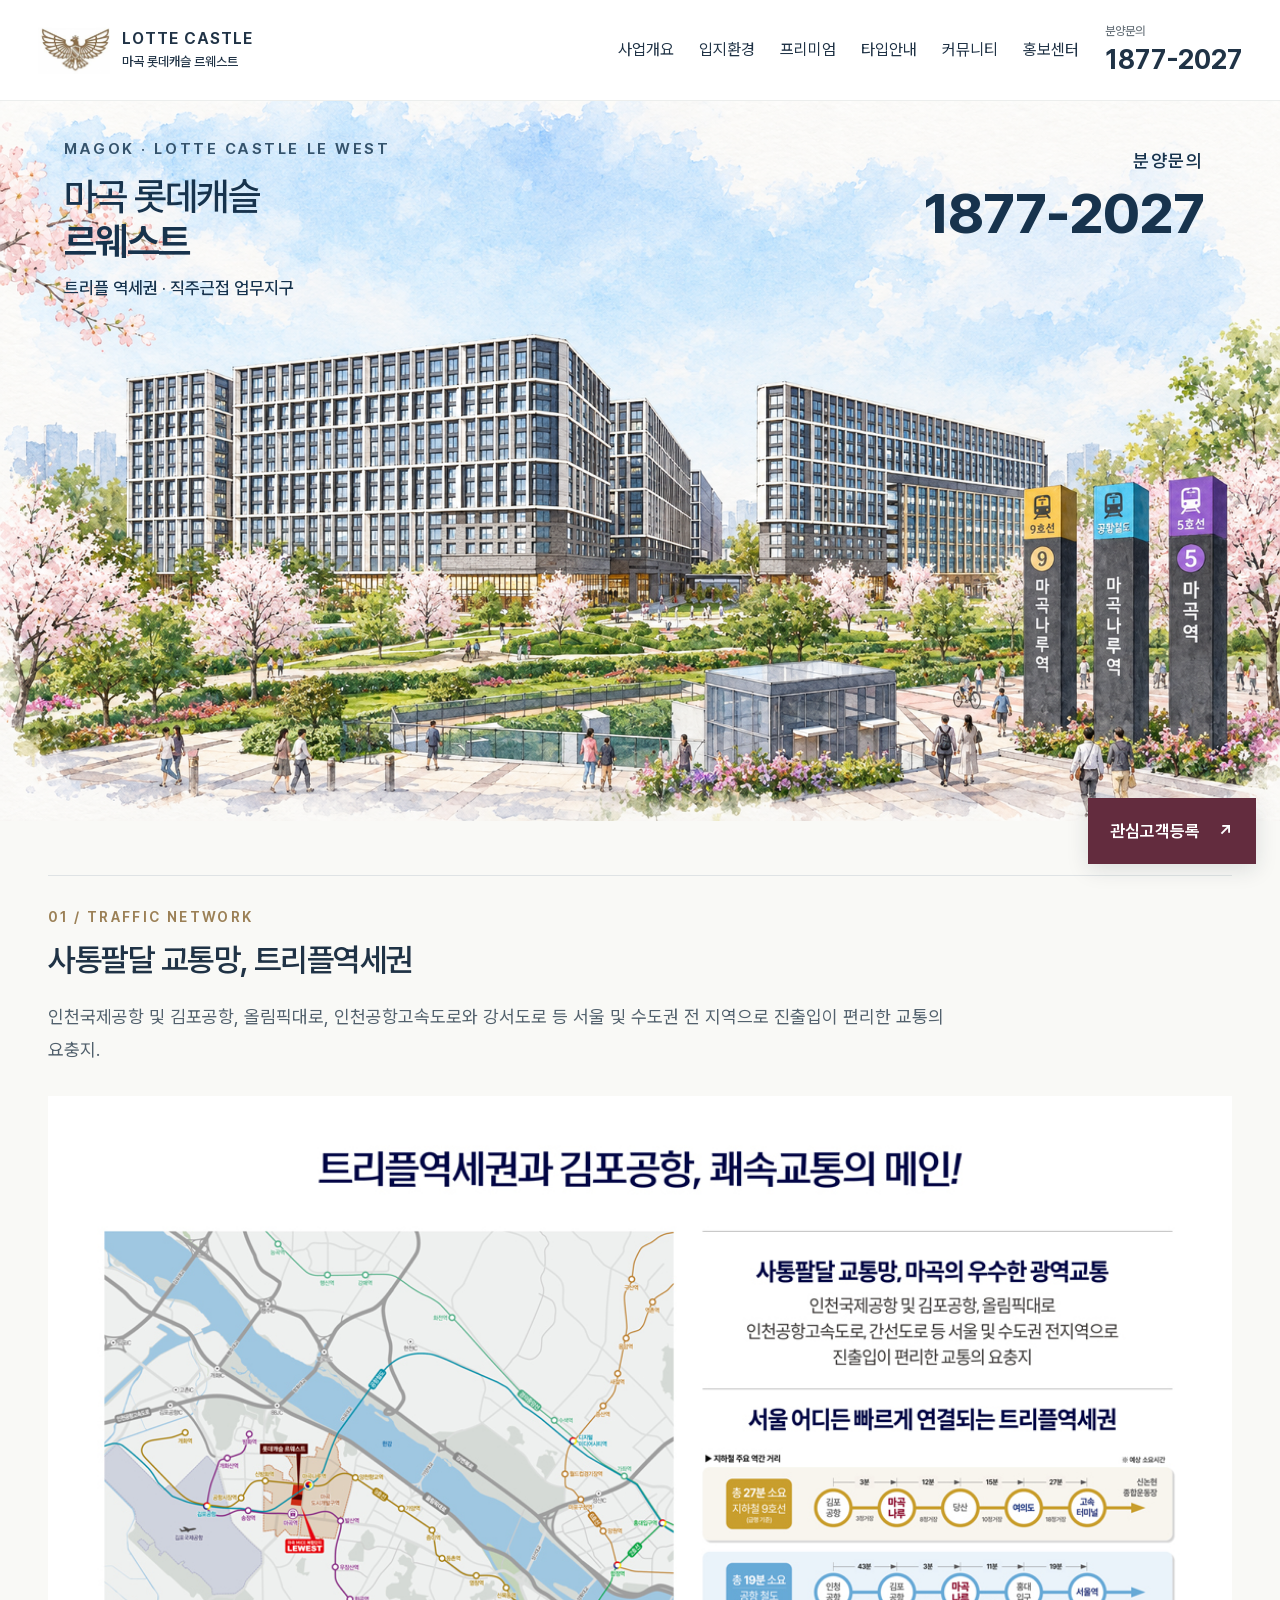
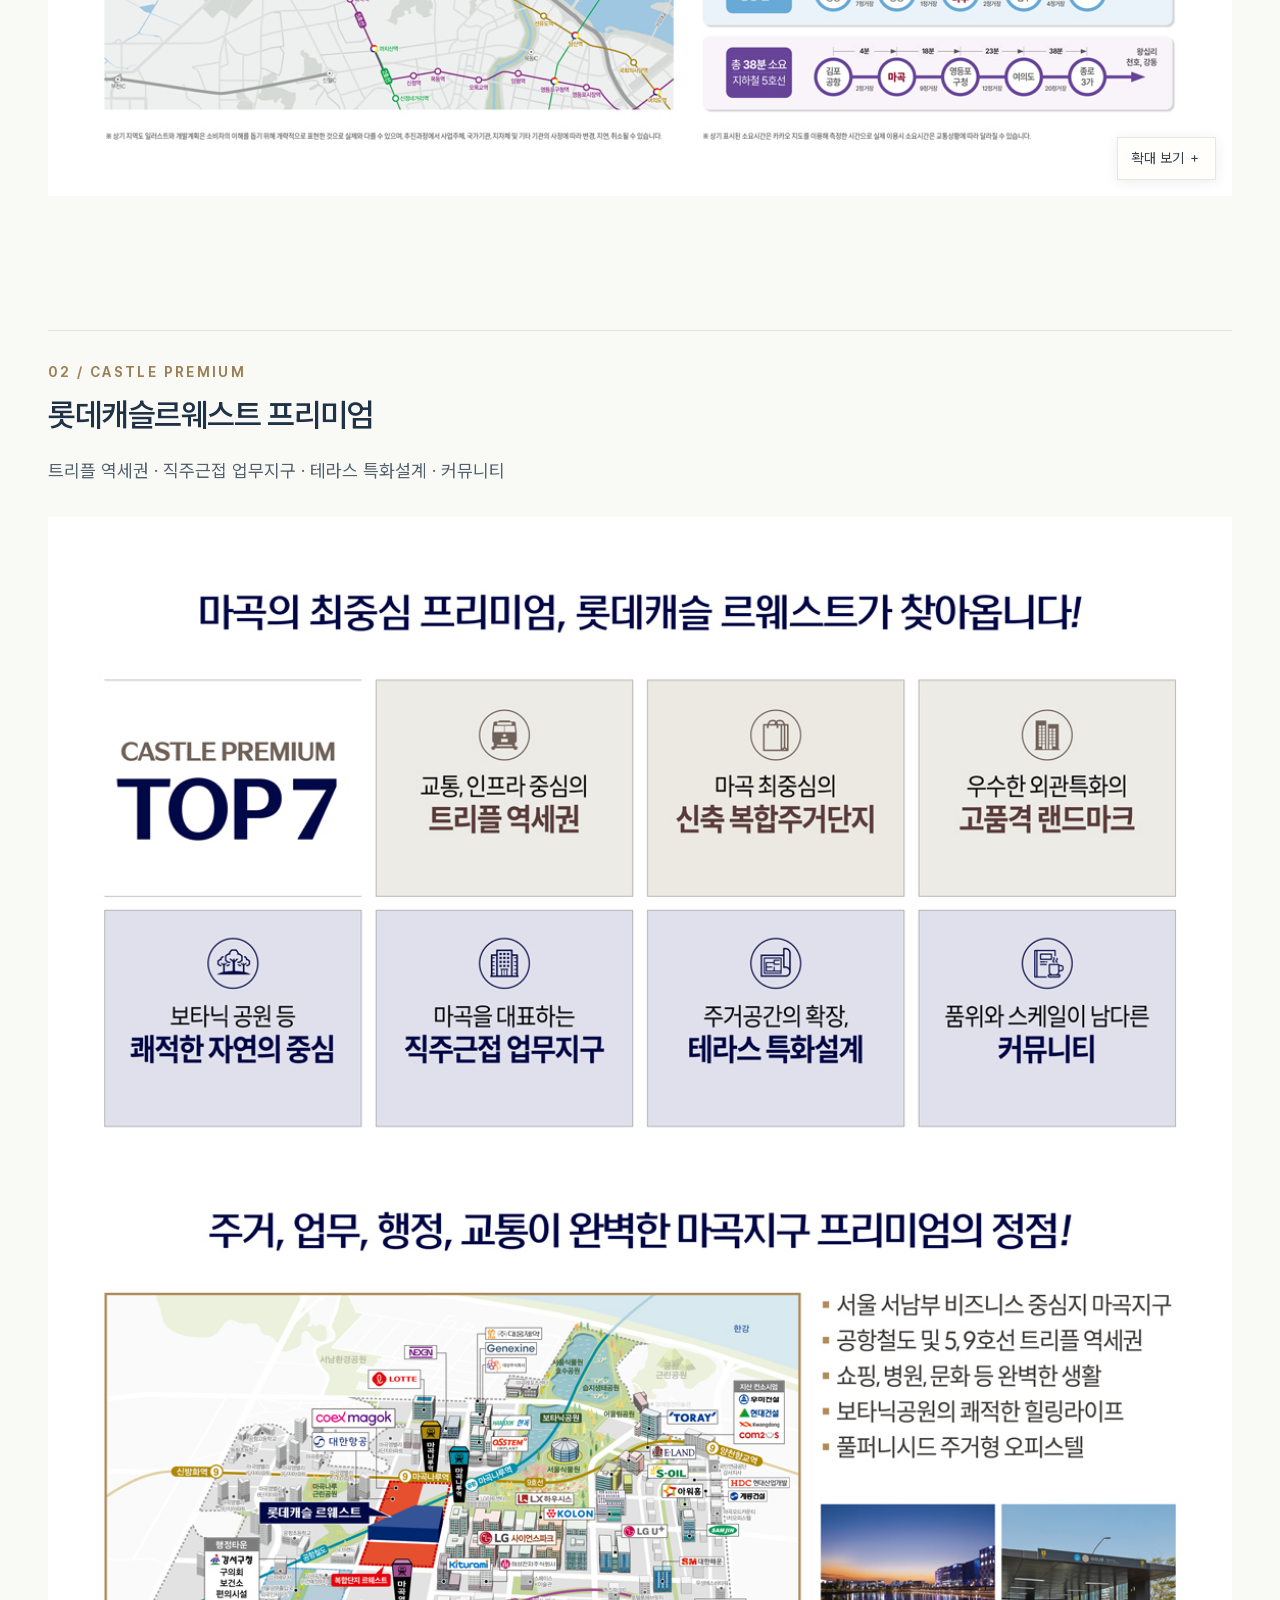
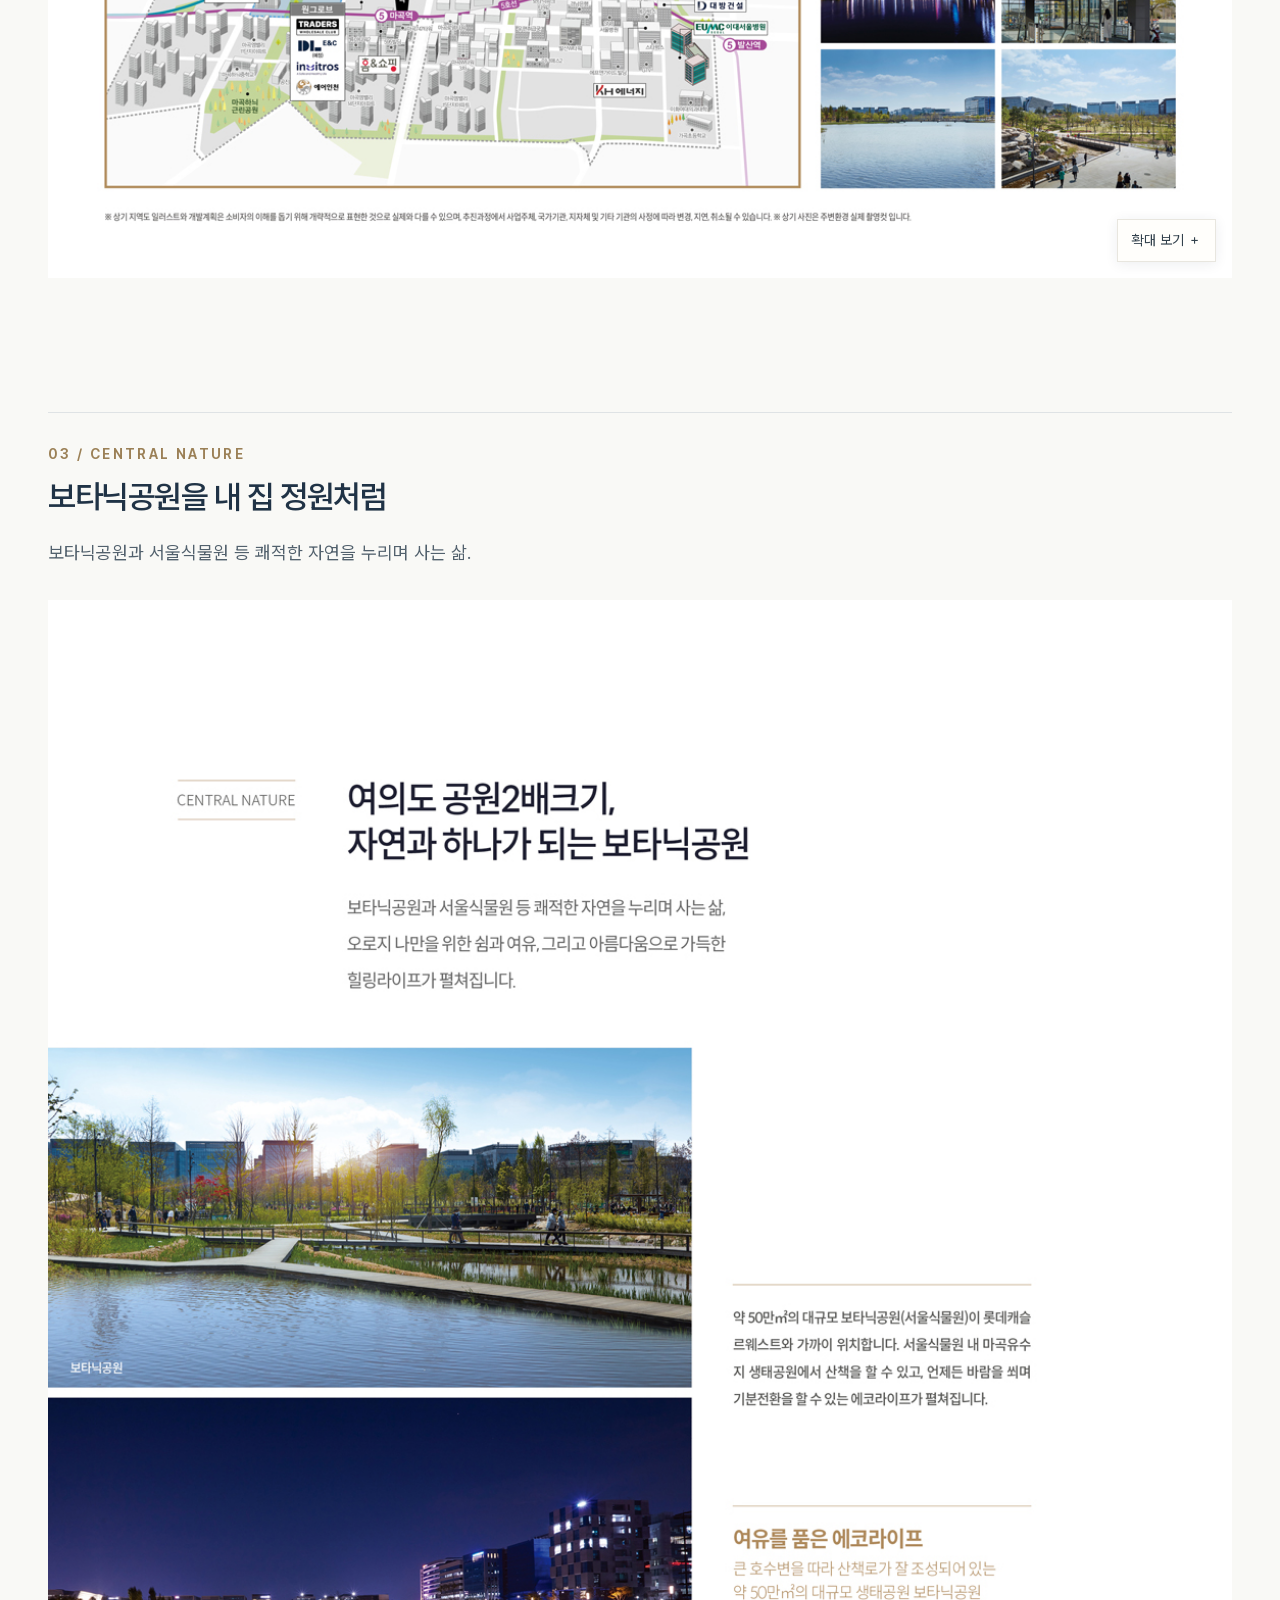
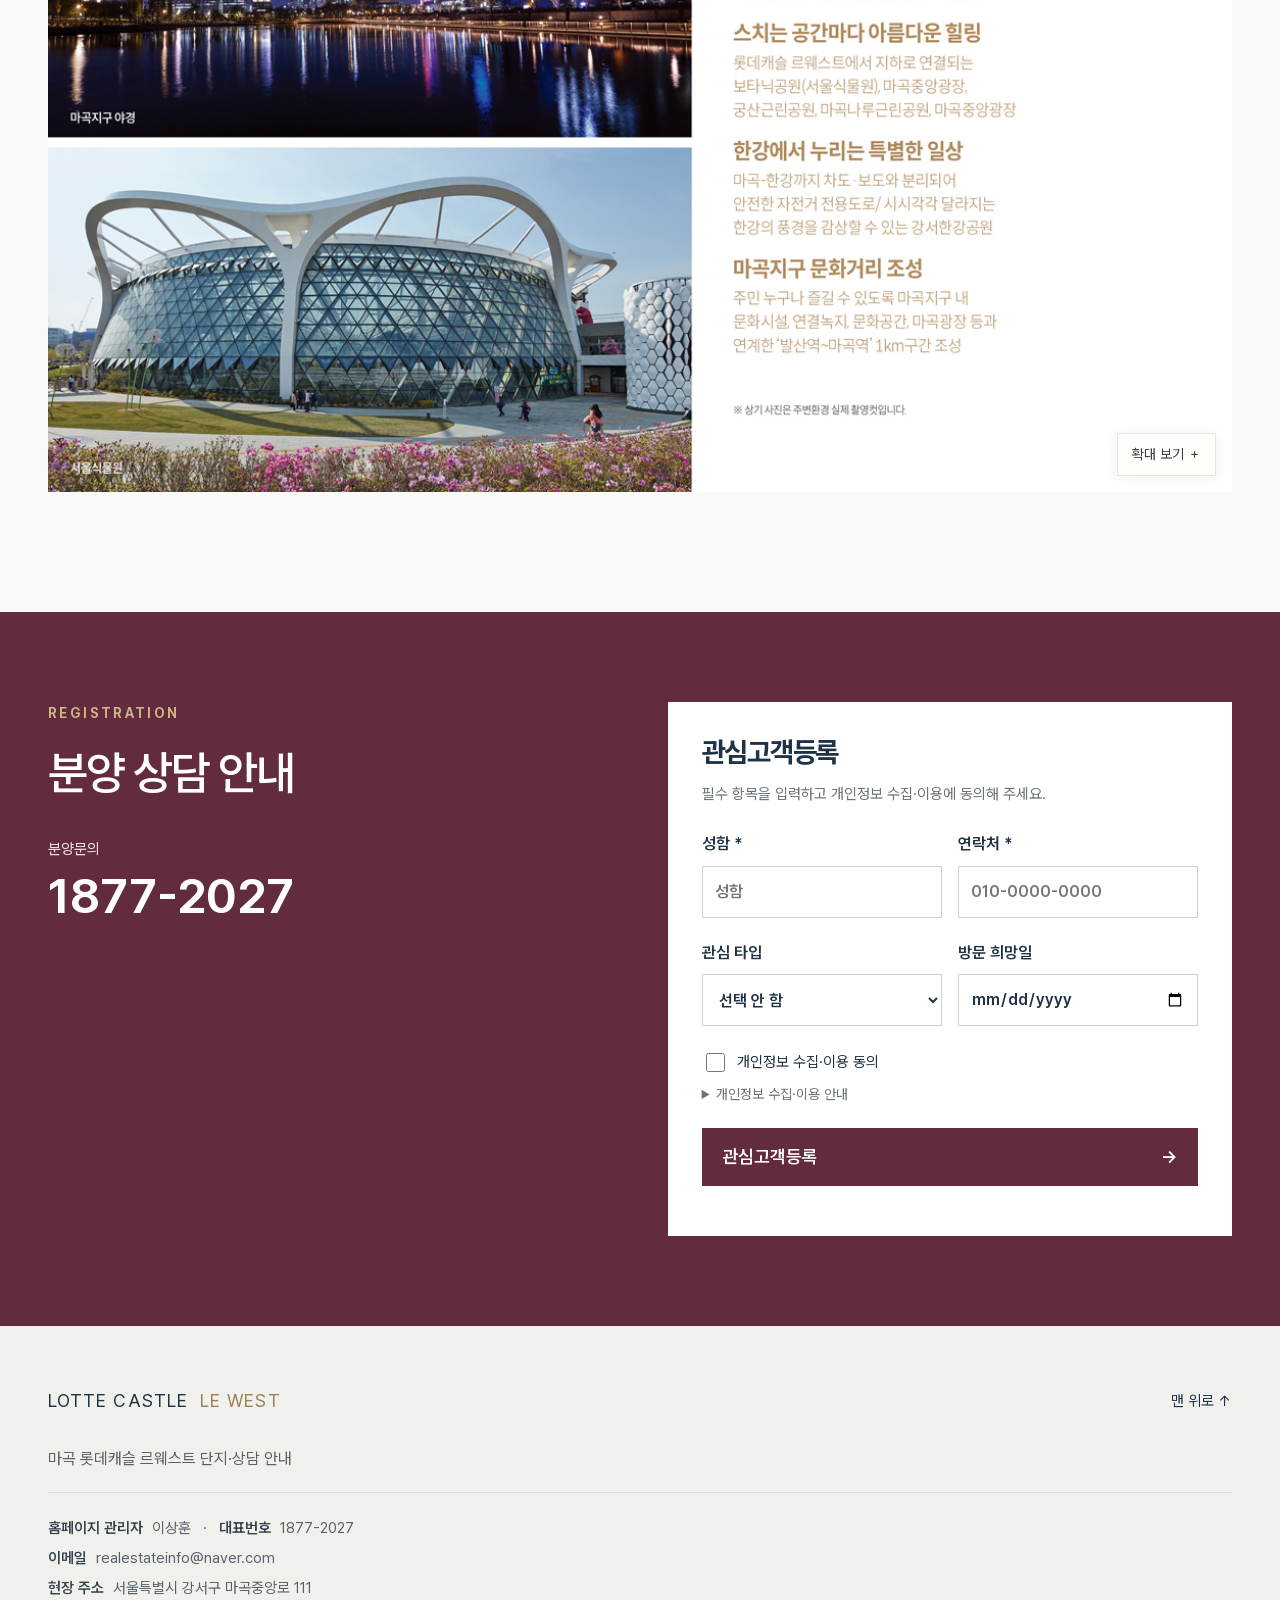
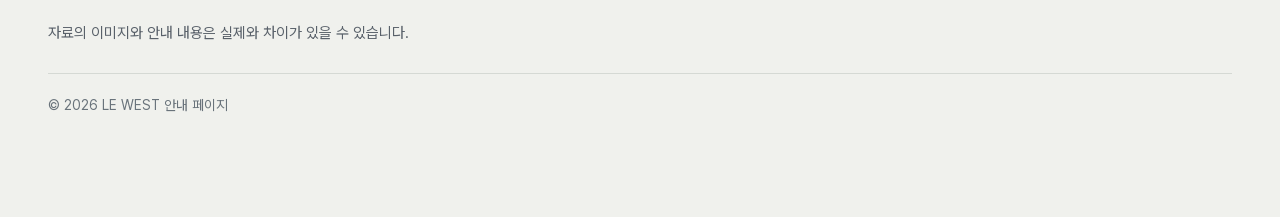
==== commit 1f77560c: "Add Naver Search Advisor ownership verification" ====
--- a/index.html
+++ b/index.html
@@ -1,5 +1,5 @@
 <!doctype html>
-<html lang="ko"><head><meta charset="utf-8"><meta name="viewport" content="width=device-width,initial-scale=1"><title>마곡 롯데캐슬 르웨스트 | 단지 안내·분양문의</title><meta name="description" content="마곡 롯데캐슬 르웨스트. 마곡역·마곡나루역 트리플 역세권, 전용 45~103㎡ 오피스텔 876실. 사업개요, 타입안내, 커뮤니티, 현장사진 및 분양문의 1877-2027."><link rel="stylesheet" href="v13.css"><!-- BUILD V14: plans.html and its dependencies preserved --><meta property="og:type" content="website"><meta property="og:locale" content="ko_KR"><meta property="og:site_name" content="마곡 롯데캐슬 르웨스트"><meta property="og:title" content="마곡 롯데캐슬 르웨스트 | 단지 안내·분양문의"><meta property="og:description" content="마곡 롯데캐슬 르웨스트. 마곡역·마곡나루역 트리플 역세권, 전용 45~103㎡ 오피스텔 876실. 사업개요, 타입안내, 커뮤니티, 현장사진 및 분양문의 1877-2027."></head>
+<html lang="ko"><head><meta charset="utf-8"><meta name="viewport" content="width=device-width,initial-scale=1"><title>마곡 롯데캐슬 르웨스트 | 단지 안내·분양문의</title><meta name="description" content="마곡 롯데캐슬 르웨스트. 마곡역·마곡나루역 트리플 역세권, 전용 45~103㎡ 오피스텔 876실. 사업개요, 타입안내, 커뮤니티, 현장사진 및 분양문의 1877-2027."><link rel="stylesheet" href="v13.css"><!-- BUILD V14: plans.html and its dependencies preserved --><meta property="og:type" content="website"><meta property="og:locale" content="ko_KR"><meta property="og:site_name" content="마곡 롯데캐슬 르웨스트"><meta property="og:title" content="마곡 롯데캐슬 르웨스트 | 단지 안내·분양문의"><meta property="og:description" content="마곡 롯데캐슬 르웨스트. 마곡역·마곡나루역 트리플 역세권, 전용 45~103㎡ 오피스텔 876실. 사업개요, 타입안내, 커뮤니티, 현장사진 및 분양문의 1877-2027."><meta name="naver-site-verification" content="bd9e016bcc7e7b5b4877ea9a484a80bdb7cbb489" /></head>
 <body id="top"><a class="skip" href="#main">본문 바로가기</a>
 <header class="site-header"><div class="header-inner">
 <a class="brand" href="index.html" aria-label="르웨스트 홈"><span class="castle-eagle"><img src="assets/lotte-castle-logo.webp" alt="롯데캐슬 독수리 로고" width="978" height="877"></span><span>LOTTE CASTLE<small>마곡 롯데캐슬 르웨스트</small></span></a>
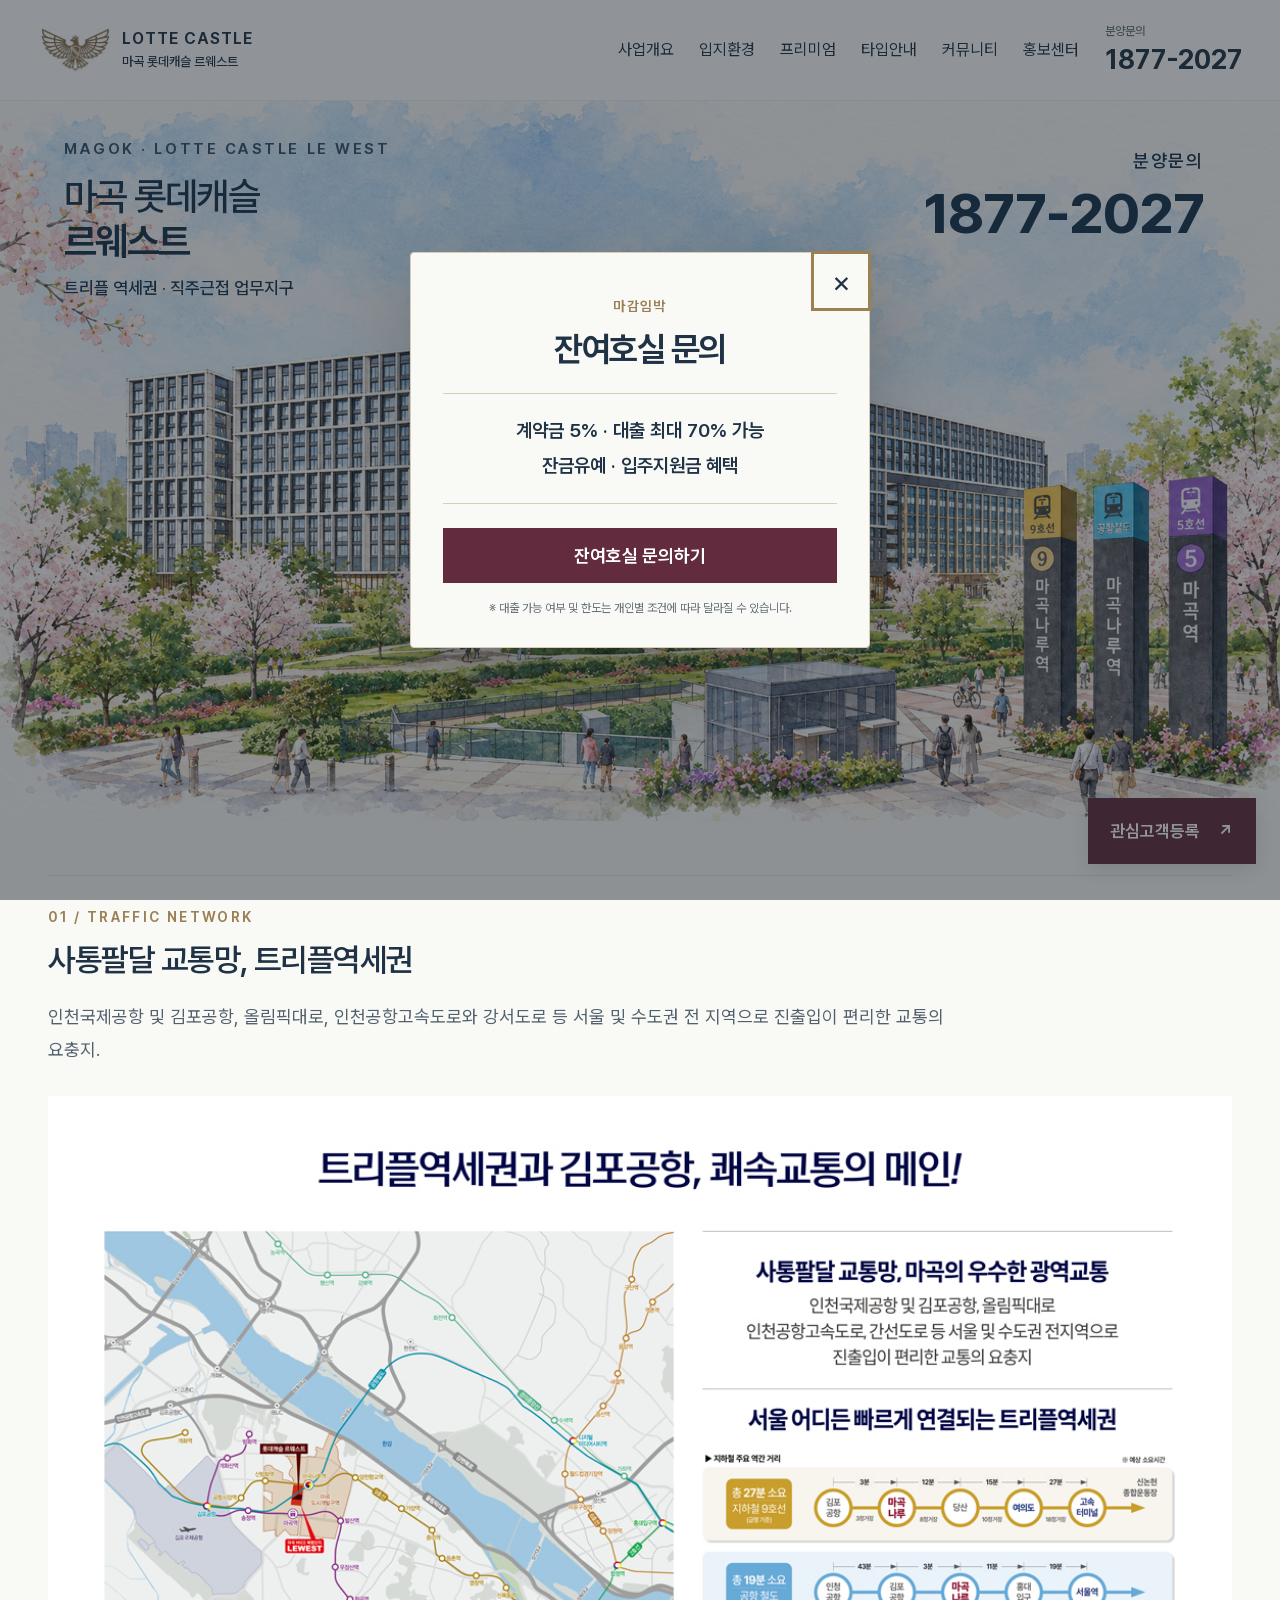
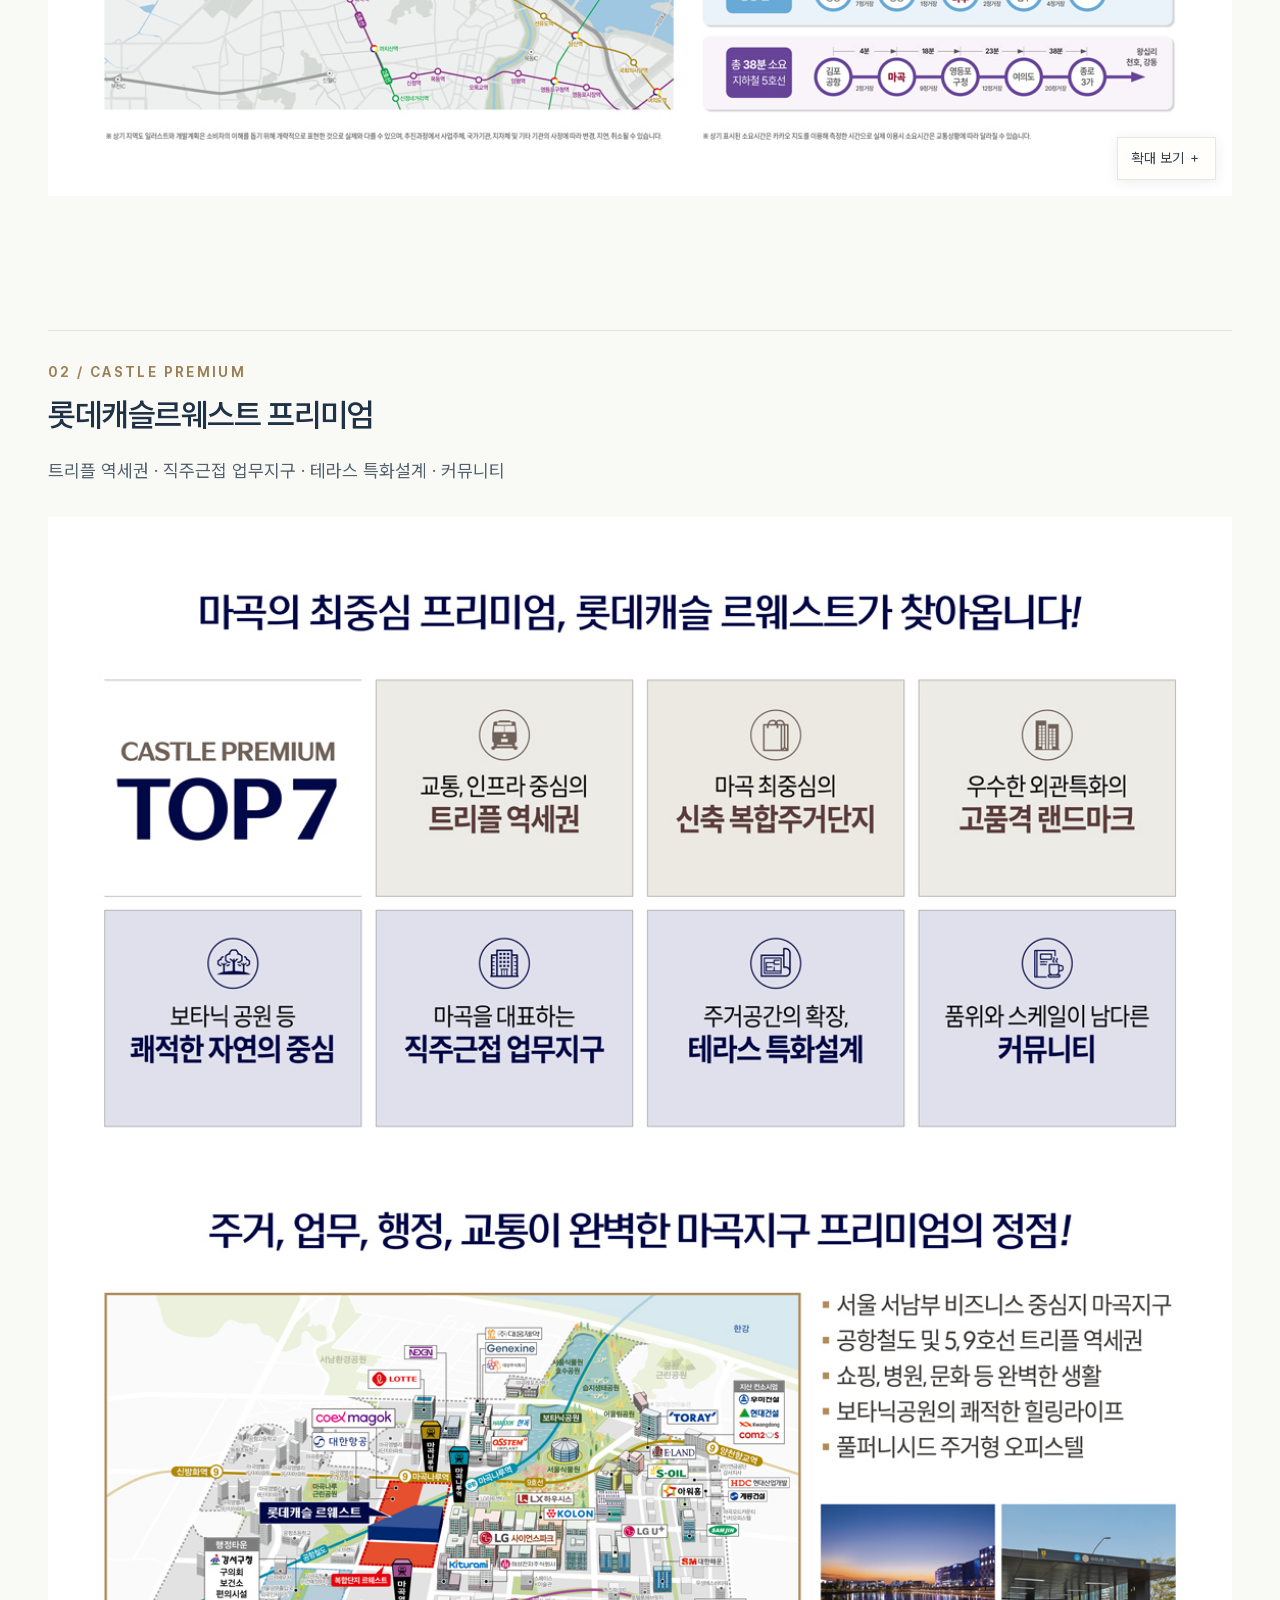
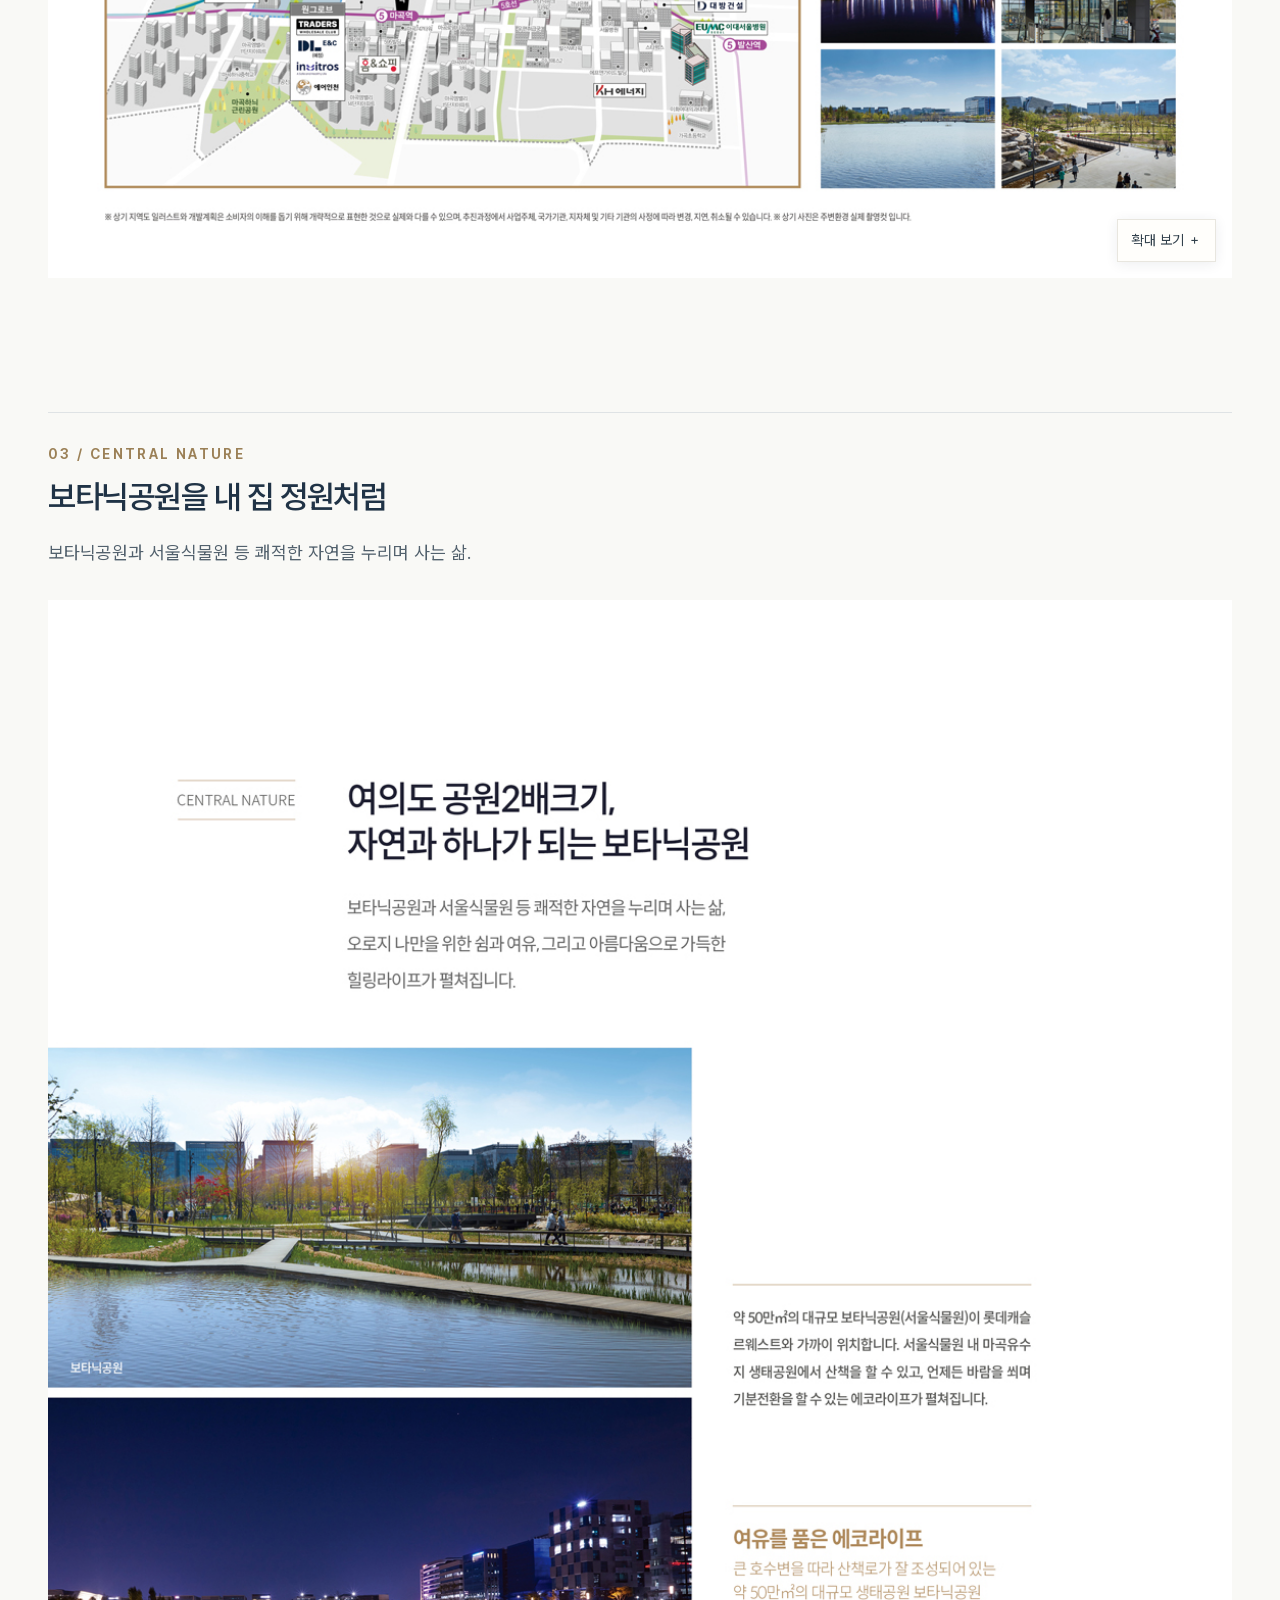
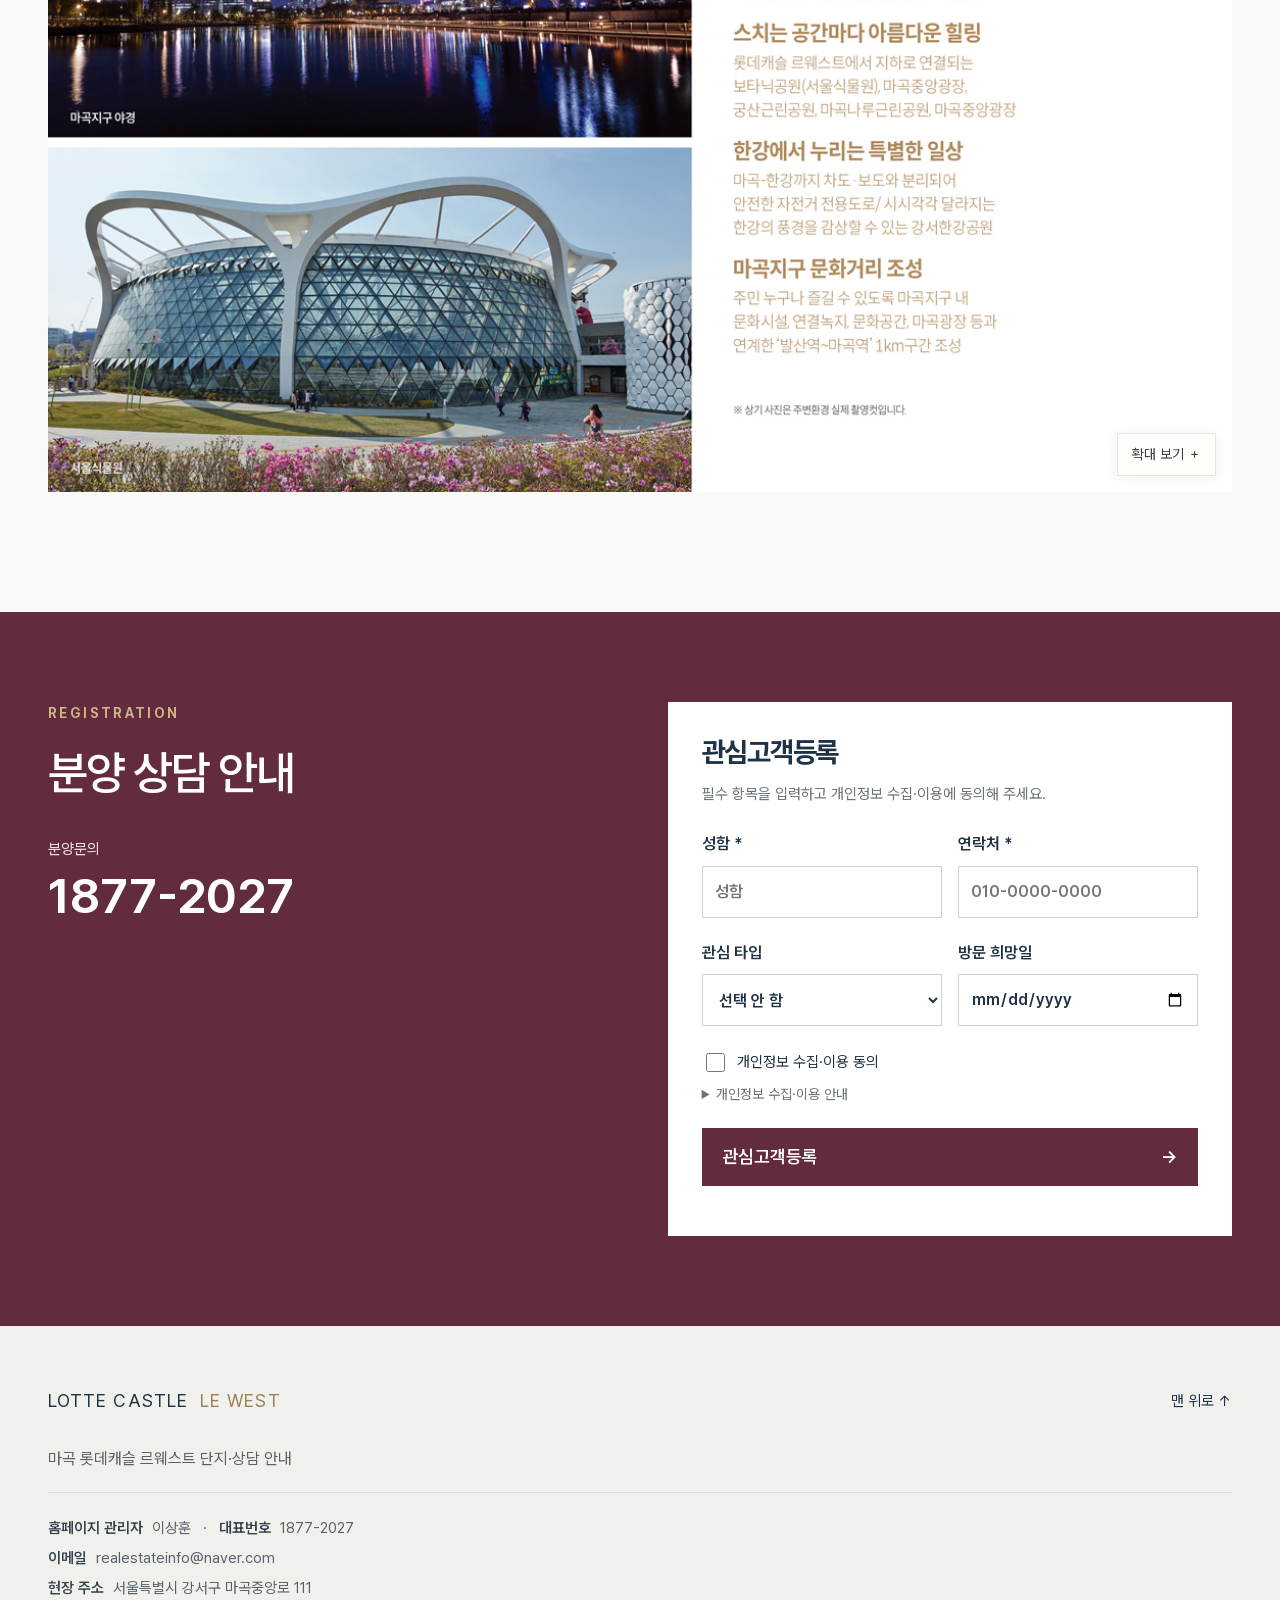
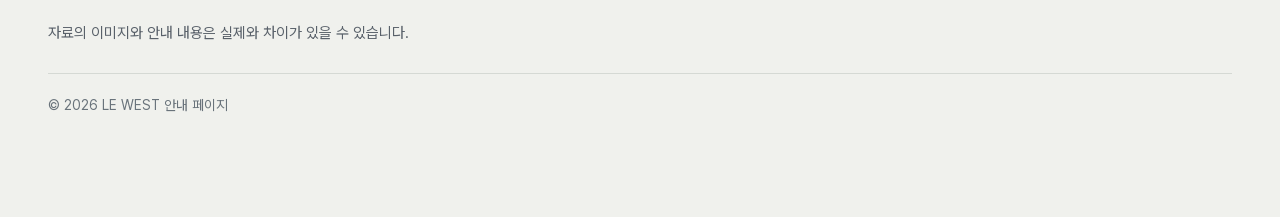
==== commit 3efdedf1: "Add isolated contract terms popup and three GA4 popup events" ====
--- a/index.html
+++ b/index.html
@@ -10,4 +10,49 @@
 </div></header><main id="main"><section class="hero" aria-labelledby="hero-title"><img class="hero-image" src="assets/hero-watercolor.webp" alt="마곡 롯데캐슬 르웨스트 수채화풍 조감 일러스트" fetchpriority="high" width="1672" height="941"><div class="hero-copy"><span class="eyebrow">MAGOK · LOTTE CASTLE LE WEST</span><h1 id="hero-title">마곡 롯데캐슬<br><strong>르웨스트</strong></h1><p>트리플 역세권 · 직주근접 업무지구</p></div><a class="hero-phone" href="tel:18772027" data-placement="hero"><span>분양문의</span><strong>1877-2027</strong></a></section><section class="document-section shell "><div class="section-heading"><span class="eyebrow">01 / TRAFFIC NETWORK</span><h2>사통팔달 교통망, 트리플역세권</h2><p class="section-description">인천국제공항 및 김포공항, 올림픽대로, 인천공항고속도로와 강서도로 등 서울 및 수도권 전 지역으로 진출입이 편리한 교통의 요충지.</p></div><figure class="document-figure"><button type="button" class="image-open" data-image="assets/location-transport.webp" data-caption="마곡 롯데캐슬 르웨스트 교통망 안내" aria-label="마곡 롯데캐슬 르웨스트 교통망 안내 확대"><img src="assets/location-transport.webp" alt="마곡 롯데캐슬 르웨스트 교통망 안내" loading="lazy" width="1160" height="685"><span class="zoom-label" aria-hidden="true">확대 보기 ＋</span></button></figure></section><section class="document-section shell "><div class="section-heading"><span class="eyebrow">02 / CASTLE PREMIUM</span><h2>롯데캐슬르웨스트 프리미엄</h2><p class="section-description">트리플 역세권 · 직주근접 업무지구 · 테라스 특화설계 · 커뮤니티</p></div><figure class="document-figure"><button type="button" class="image-open" data-image="assets/premium-top7.webp" data-caption="롯데캐슬 르웨스트 프리미엄 TOP 7" aria-label="롯데캐슬 르웨스트 프리미엄 TOP 7 확대"><img src="assets/premium-top7.webp" alt="롯데캐슬 르웨스트 프리미엄 TOP 7" loading="lazy" width="1160" height="1333"><span class="zoom-label" aria-hidden="true">확대 보기 ＋</span></button></figure></section><section class="document-section shell "><div class="section-heading"><span class="eyebrow">03 / CENTRAL NATURE</span><h2>보타닉공원을 내 집 정원처럼</h2><p class="section-description">보타닉공원과 서울식물원 등 쾌적한 자연을 누리며 사는 삶.</p></div><figure class="document-figure"><button type="button" class="image-open" data-image="assets/location-nature.jpg" data-caption="보타닉공원과 서울식물원 생활환경 안내" aria-label="보타닉공원과 서울식물원 생활환경 안내 확대"><img src="assets/location-nature.jpg" alt="보타닉공원과 서울식물원 생활환경 안내" loading="lazy" width="1160" height="1462"><span class="zoom-label" aria-hidden="true">확대 보기 ＋</span></button></figure></section><section class="contact-band" id="consultation"><div class="shell contact-layout"><div class="contact-intro"><span class="eyebrow">REGISTRATION</span><h2>분양 상담 안내</h2><a class="contact-phone" href="tel:18772027" data-placement="contact"><small>분양문의</small>1877-2027</a></div>
 <form id="lead-form" novalidate><h3>관심고객등록</h3><p class="form-help">현재 온라인 접수 준비 중입니다. 전화로 문의해 주세요.</p><div hidden aria-hidden="true"><label>Website<input name="website" tabindex="-1" autocomplete="off"></label></div><div class="form-grid"><label>성함 <span aria-hidden="true">*</span><input name="name" required autocomplete="name" placeholder="성함"></label><label>연락처 <span aria-hidden="true">*</span><input name="phone" type="tel" required autocomplete="tel" placeholder="010-0000-0000"></label><label>관심 타입<select name="interest_type"><option value="">선택 안 함</option><option>46A 타입</option><option>69 타입</option><option>82B 타입</option><option>83A 타입</option><option>기타 타입 상담</option></select></label><label>방문 희망일<input name="visit_date" type="date"></label></div><label class="privacy-check"><input type="checkbox" name="privacy_agree" required><span>개인정보 수집·이용 동의</span></label><details><summary>개인정보 수집·이용 안내</summary><p>수집·이용 목적: 분양 상담 및 방문 예약 안내<br>필수 항목: 성함, 연락처 / 선택 항목: 관심 타입, 방문 희망일<br>보유·이용 기간: 동의일로부터 1년<br>동의를 거부할 수 있으며, 동의하지 않으면 관심고객등록이 제한됩니다.<br>개인정보 문의 및 삭제 요청: 이상훈 · 1877-2027 · realestateinfo@naver.com</p></details><button class="form-submit" type="submit">관심고객등록 <span>→</span></button><p id="form-status" role="status"></p></form></div></section></main><footer class="site-footer"><div class="shell"><div class="footer-top"><a class="footer-brand" href="index.html">LOTTE CASTLE <b>LE WEST</b></a><a href="#top">맨 위로 ↑</a></div><p>마곡 롯데캐슬 르웨스트 단지·상담 안내</p><div class="operator-info"><p><b>홈페이지 관리자</b> 이상훈 <span>·</span> <b>대표번호</b> <a href="tel:18772027">1877-2027</a></p><p><b>이메일</b> <a href="mailto:realestateinfo@naver.com">realestateinfo@naver.com</a></p><p><b>현장 주소</b> 서울특별시 강서구 마곡중앙로 111</p></div><p class="note">자료의 이미지와 안내 내용은 실제와 차이가 있을 수 있습니다.</p><div class="footer-bottom">© 2026 LE WEST 안내 페이지</div></div></footer>
 <div class="fixed-contact"><a class="mobile-call" href="tel:18772027" data-placement="fixed">전화상담</a><a class="registration-link" href="index.html#consultation">관심고객등록 <span aria-hidden="true">↗</span></a></div>
-<dialog class="lightbox" aria-labelledby="lightbox-caption"><div class="lightbox-toolbar"><p id="lightbox-caption"></p><button type="button" class="lightbox-zoom" aria-pressed="false">원본 크기</button><button type="button" class="lightbox-close" aria-label="이미지 확대 닫기">×</button></div><div class="lightbox-view"><img alt=""></div></dialog><script src="registration-config.js"></script><script src="v13.js"></script><script src="registration.js"></script></body></html>+<dialog class="lightbox" aria-labelledby="lightbox-caption"><div class="lightbox-toolbar"><p id="lightbox-caption"></p><button type="button" class="lightbox-zoom" aria-pressed="false">원본 크기</button><button type="button" class="lightbox-close" aria-label="이미지 확대 닫기">×</button></div><div class="lightbox-view"><img alt=""></div></dialog><script src="registration-config.js"></script><script src="v13.js"></script><script src="registration.js"></script>
+<!-- Contract terms popup: isolated from existing page and registration logic. -->
+<style>
+.contract-popup{width:min(460px,calc(100vw - 40px));max-width:none;max-height:none;margin:auto;padding:42px 32px 28px;border:1px solid #d8cbb7;border-radius:4px;background:var(--paper);color:var(--ink);overflow:visible;box-shadow:0 24px 80px #17202840;text-align:center}
+.contract-popup::backdrop{background:rgba(23,32,40,.48)}
+.contract-popup-close{position:absolute;right:6px;top:6px;display:grid;place-items:center;width:44px;height:44px;padding:0;border:0;background:transparent;color:var(--ink);font-size:30px;line-height:1}
+.contract-popup-kicker{color:var(--gold);font-size:14px;font-weight:650;letter-spacing:.1em}
+.contract-popup h2{margin:10px 0 24px;font-size:34px;font-weight:650}
+.contract-popup-terms{padding:20px 0;border-block:1px solid #d8cbb7;font-size:19px;font-weight:600;line-height:1.8;word-break:keep-all}
+.contract-popup-cta{display:block;width:100%;min-height:52px;margin-top:24px;padding:13px 10px;border:0;background:var(--wine);color:#fff;font-size:18px;font-weight:650}
+.contract-popup-note{margin-top:16px;font-size:12px;line-height:1.6;color:var(--muted);word-break:keep-all}
+@media(max-width:600px){.contract-popup{padding:38px 20px 22px}.contract-popup h2{font-size:28px;margin:8px 0 18px}.contract-popup-terms{font-size:16px;padding:16px 0}.contract-popup-cta{margin-top:18px;font-size:17px}.contract-popup-note{margin-top:12px;font-size:11px}}
+@media(max-height:450px){.contract-popup{padding:28px 20px 14px}.contract-popup h2{font-size:24px;margin:4px 0 10px}.contract-popup-kicker{font-size:12px}.contract-popup-terms{padding:8px 0;font-size:15px;line-height:1.5}.contract-popup-cta{margin-top:10px;min-height:44px;padding:8px;font-size:16px}.contract-popup-note{margin-top:8px;font-size:10px}}
+</style>
+<dialog class="contract-popup" aria-labelledby="contract-popup-title" aria-describedby="contract-popup-terms contract-popup-note">
+<button class="contract-popup-close" type="button" aria-label="계약조건 팝업 닫기">×</button>
+<p class="contract-popup-kicker">마감임박</p>
+<h2 id="contract-popup-title">잔여호실 문의</h2>
+<div class="contract-popup-terms" id="contract-popup-terms"><p>계약금 5% · 대출 최대 70% 가능</p><p>잔금유예 · 입주지원금 혜택</p></div>
+<button class="contract-popup-cta" type="button">잔여호실 문의하기</button>
+<p class="contract-popup-note" id="contract-popup-note">※ 대출 가능 여부 및 한도는 개인별 조건에 따라 달라질 수 있습니다.</p>
+</dialog>
+<script>
+(() => {
+  const popup = document.querySelector('.contract-popup');
+  const track = name => {
+    if (window.gtag) window.gtag('event', name, {...(window.LEWEST_CAMPAIGN || {})});
+  };
+  const closeButton = popup.querySelector('.contract-popup-close');
+  closeButton.addEventListener('click', () => { track('popup_close'); popup.close(); });
+  popup.addEventListener('cancel', event => {
+    event.preventDefault();
+    closeButton.focus();
+  });
+  popup.querySelector('.contract-popup-cta').addEventListener('click', () => {
+    const target = document.querySelector('#lead-form') || document.querySelector('#consultation');
+    if (!target) return;
+    track('popup_lead_click');
+    popup.close();
+    target.scrollIntoView({behavior: window.matchMedia('(prefers-reduced-motion: reduce)').matches ? 'auto' : 'smooth', block: 'start'});
+  });
+  popup.showModal();
+  track('popup_view');
+})();
+</script>
+</body></html>
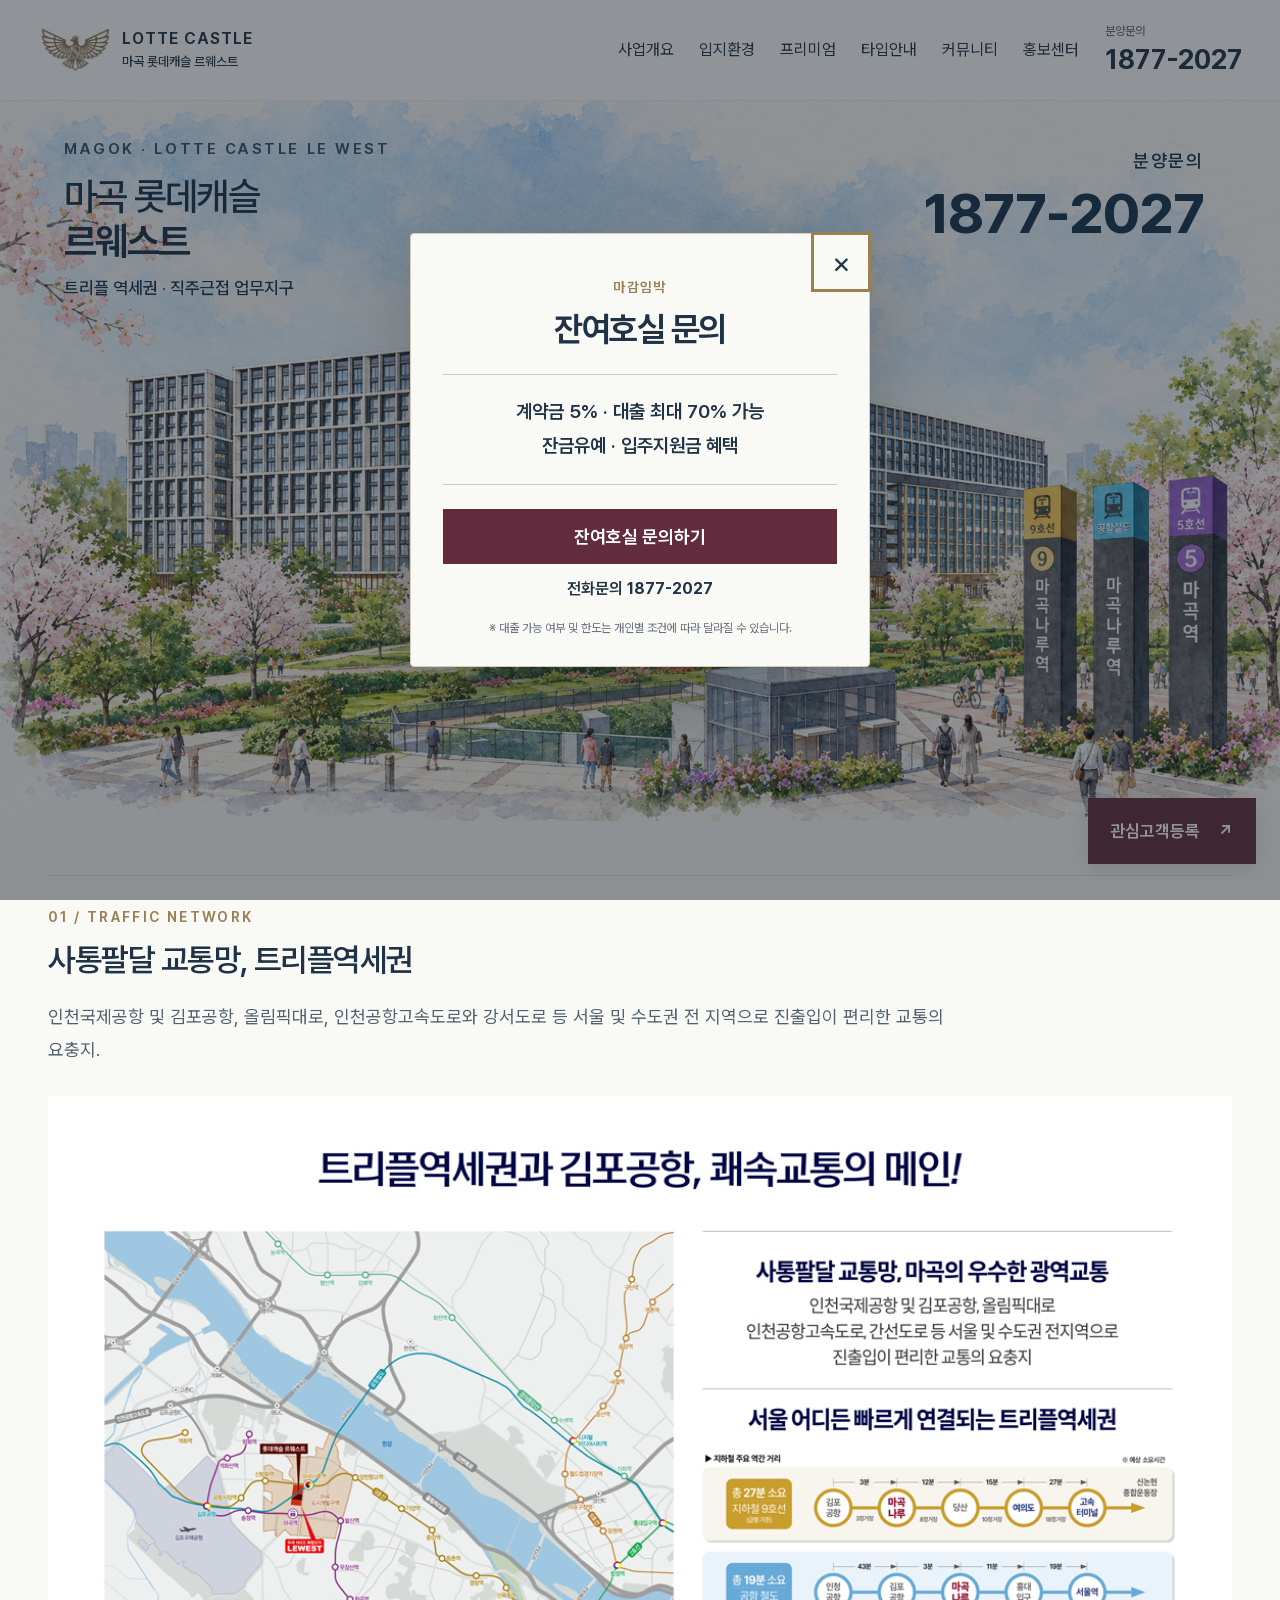
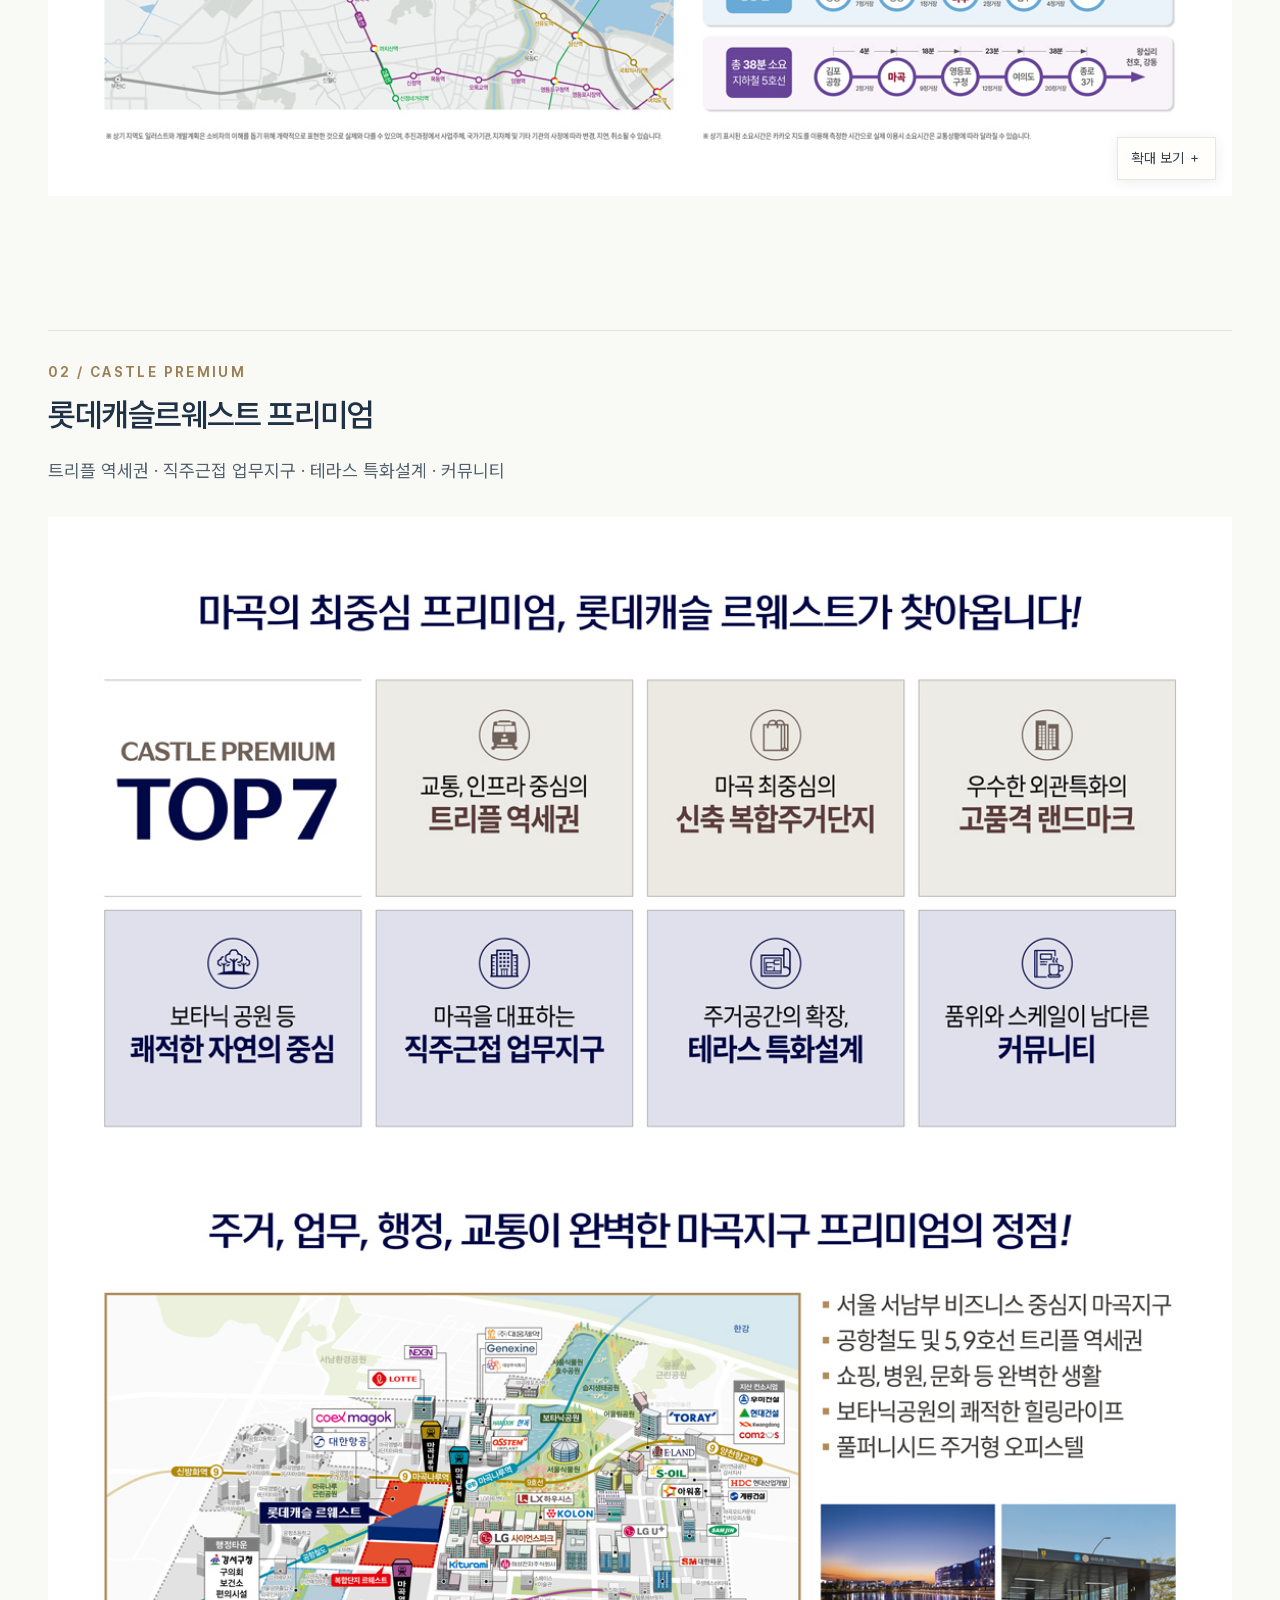
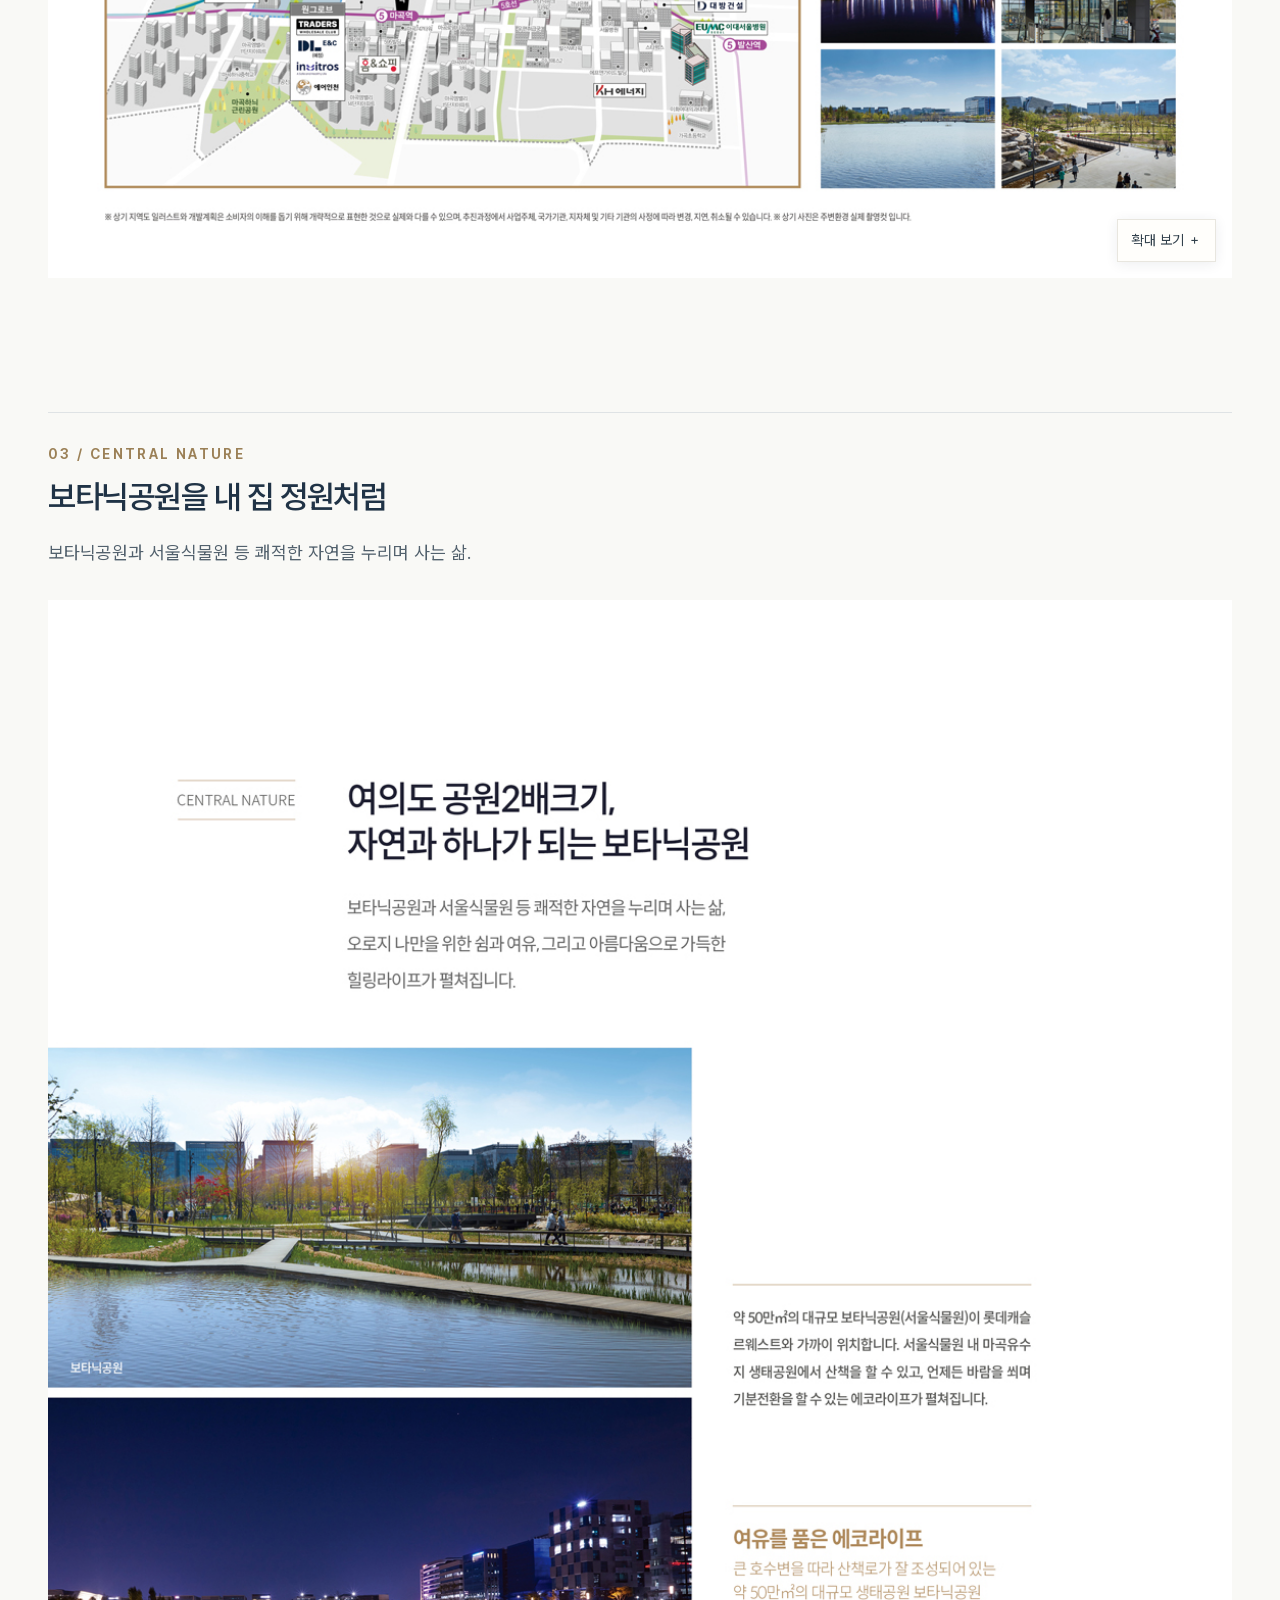
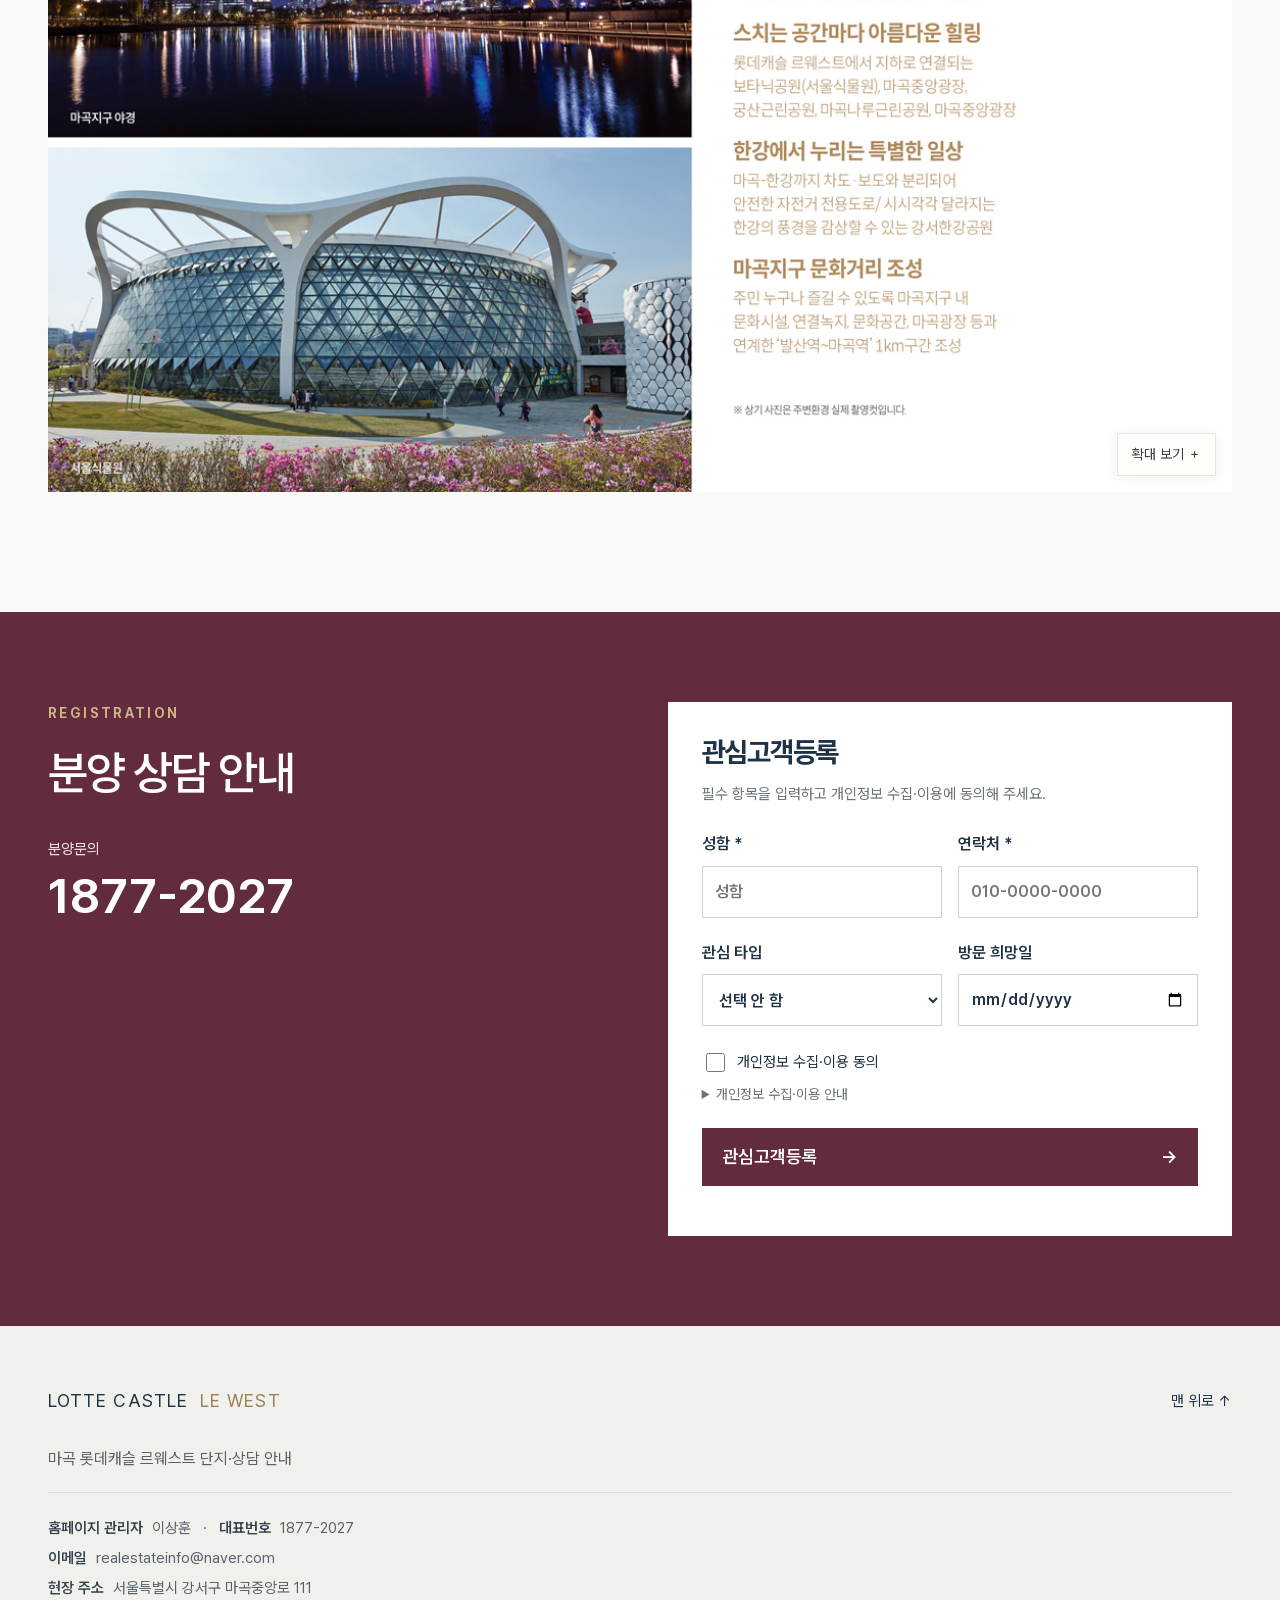
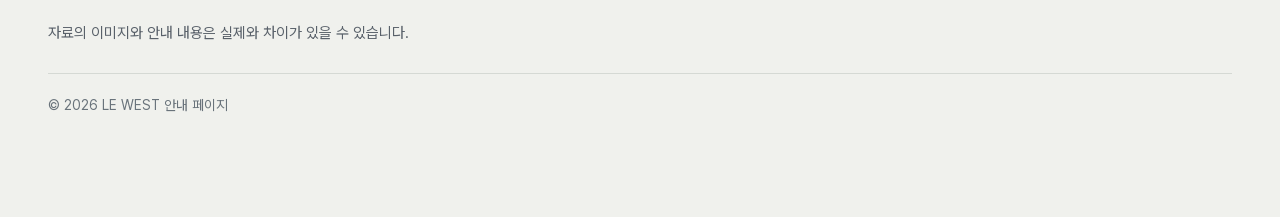
==== commit a224b1bf: "Add mobile call button and desktop phone number to contract popup" ====
--- a/index.html
+++ b/index.html
@@ -20,6 +20,10 @@
 .contract-popup h2{margin:10px 0 24px;font-size:34px;font-weight:650}
 .contract-popup-terms{padding:20px 0;border-block:1px solid #d8cbb7;font-size:19px;font-weight:600;line-height:1.8;word-break:keep-all}
 .contract-popup-cta{display:block;width:100%;min-height:52px;margin-top:24px;padding:13px 10px;border:0;background:var(--wine);color:#fff;font-size:18px;font-weight:650}
+.contract-popup-phone{margin-top:12px;font-size:16px;font-weight:600;color:var(--ink)}
+.contract-popup-call{display:none}
+@media(max-width:600px){.contract-popup-phone{display:none}.contract-popup-call{display:flex;align-items:center;justify-content:center;min-height:48px;margin-top:10px;border:1px solid var(--wine);color:var(--wine);font-size:16px;font-weight:650}}
+@media(max-height:450px){.contract-popup-phone{margin-top:8px;font-size:14px}.contract-popup-call{min-height:44px;margin-top:8px;font-size:15px}}
 .contract-popup-note{margin-top:16px;font-size:12px;line-height:1.6;color:var(--muted);word-break:keep-all}
 @media(max-width:600px){.contract-popup{padding:38px 20px 22px}.contract-popup h2{font-size:28px;margin:8px 0 18px}.contract-popup-terms{font-size:16px;padding:16px 0}.contract-popup-cta{margin-top:18px;font-size:17px}.contract-popup-note{margin-top:12px;font-size:11px}}
 @media(max-height:450px){.contract-popup{padding:28px 20px 14px}.contract-popup h2{font-size:24px;margin:4px 0 10px}.contract-popup-kicker{font-size:12px}.contract-popup-terms{padding:8px 0;font-size:15px;line-height:1.5}.contract-popup-cta{margin-top:10px;min-height:44px;padding:8px;font-size:16px}.contract-popup-note{margin-top:8px;font-size:10px}}
@@ -30,6 +34,8 @@
 <h2 id="contract-popup-title">잔여호실 문의</h2>
 <div class="contract-popup-terms" id="contract-popup-terms"><p>계약금 5% · 대출 최대 70% 가능</p><p>잔금유예 · 입주지원금 혜택</p></div>
 <button class="contract-popup-cta" type="button">잔여호실 문의하기</button>
+<p class="contract-popup-phone">전화문의 <strong>1877-2027</strong></p>
+<a class="contract-popup-call" href="tel:18772027" data-placement="popup" aria-label="1877-2027로 전화하기">전화하기 <span aria-hidden="true">&nbsp;1877-2027</span></a>
 <p class="contract-popup-note" id="contract-popup-note">※ 대출 가능 여부 및 한도는 개인별 조건에 따라 달라질 수 있습니다.</p>
 </dialog>
 <script>
@@ -51,6 +57,9 @@
     popup.close();
     target.scrollIntoView({behavior: window.matchMedia('(prefers-reduced-motion: reduce)').matches ? 'auto' : 'smooth', block: 'start'});
   });
+  popup.querySelector('.contract-popup-call').addEventListener('click', () => {
+    if (window.gtag) window.gtag('event', 'phone_click', {placement:'popup', ...(window.LEWEST_CAMPAIGN || {})});
+  });
   popup.showModal();
   track('popup_view');
 })();
